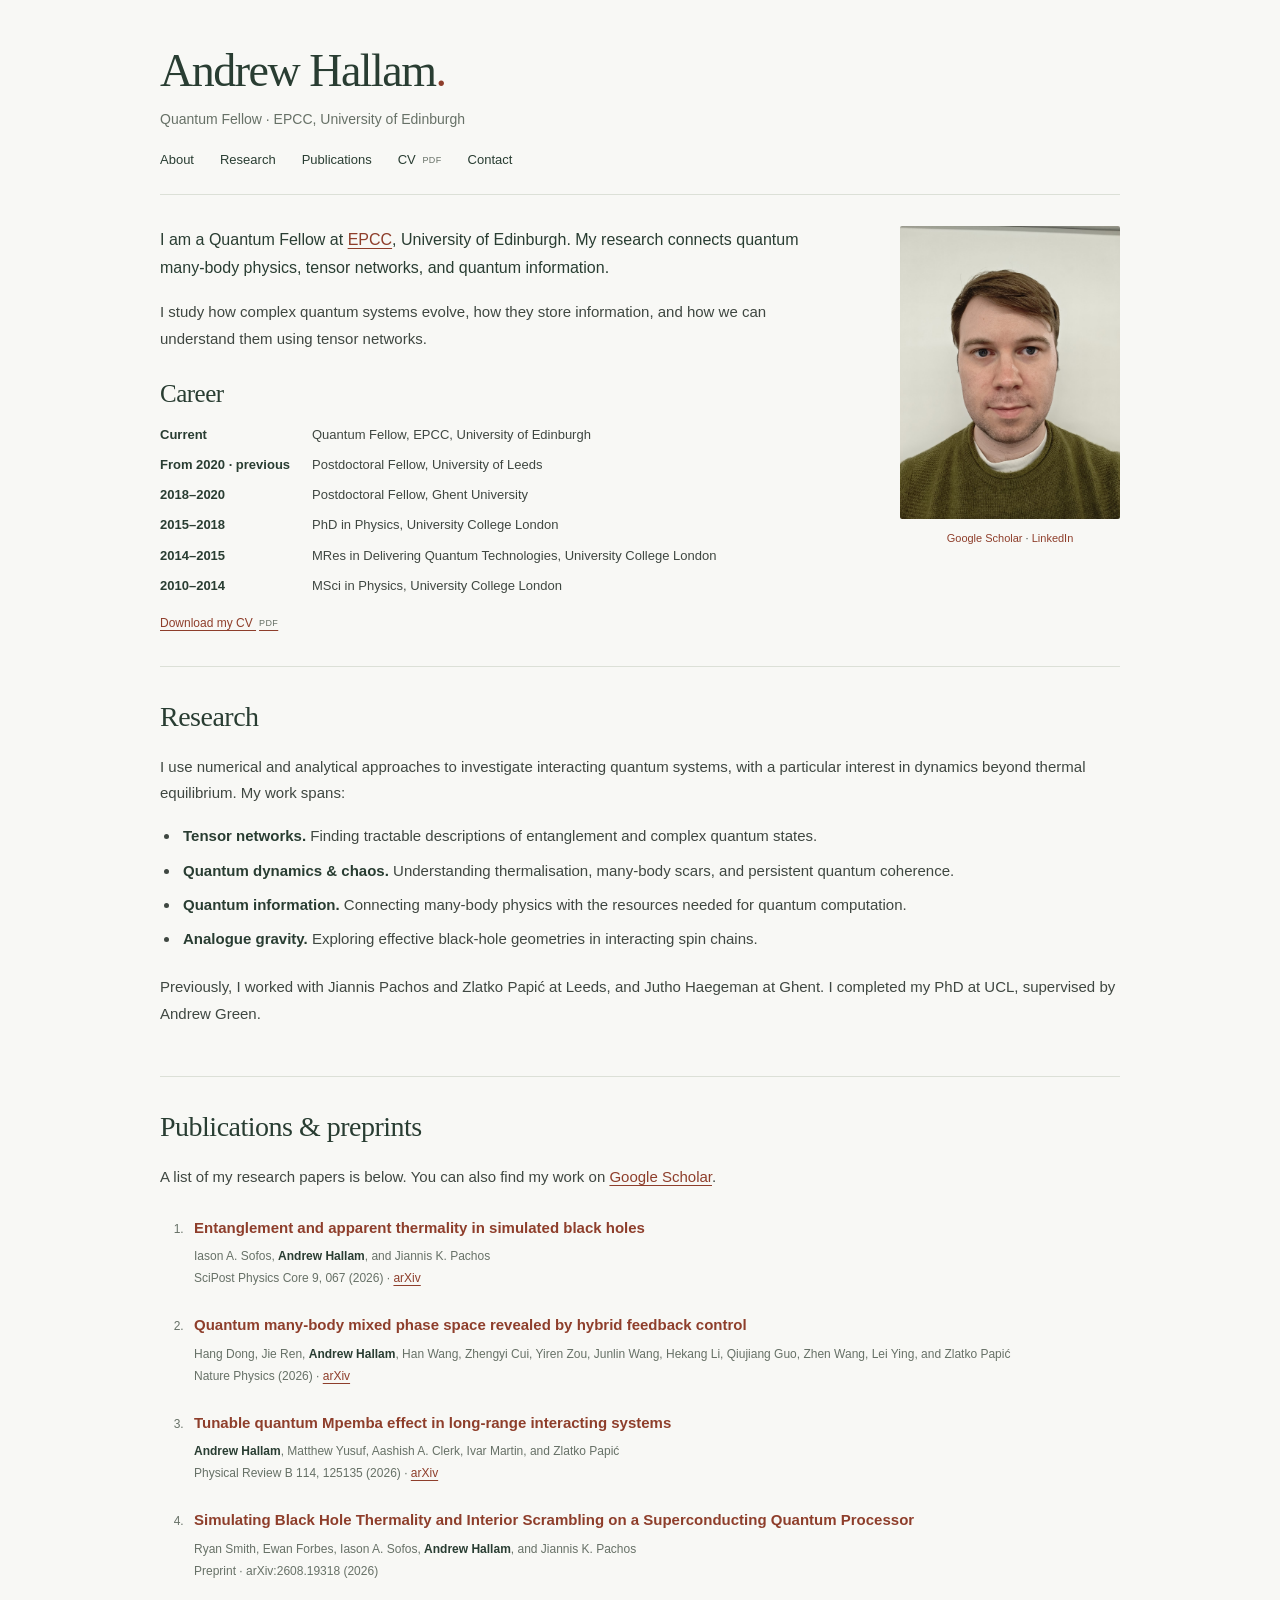
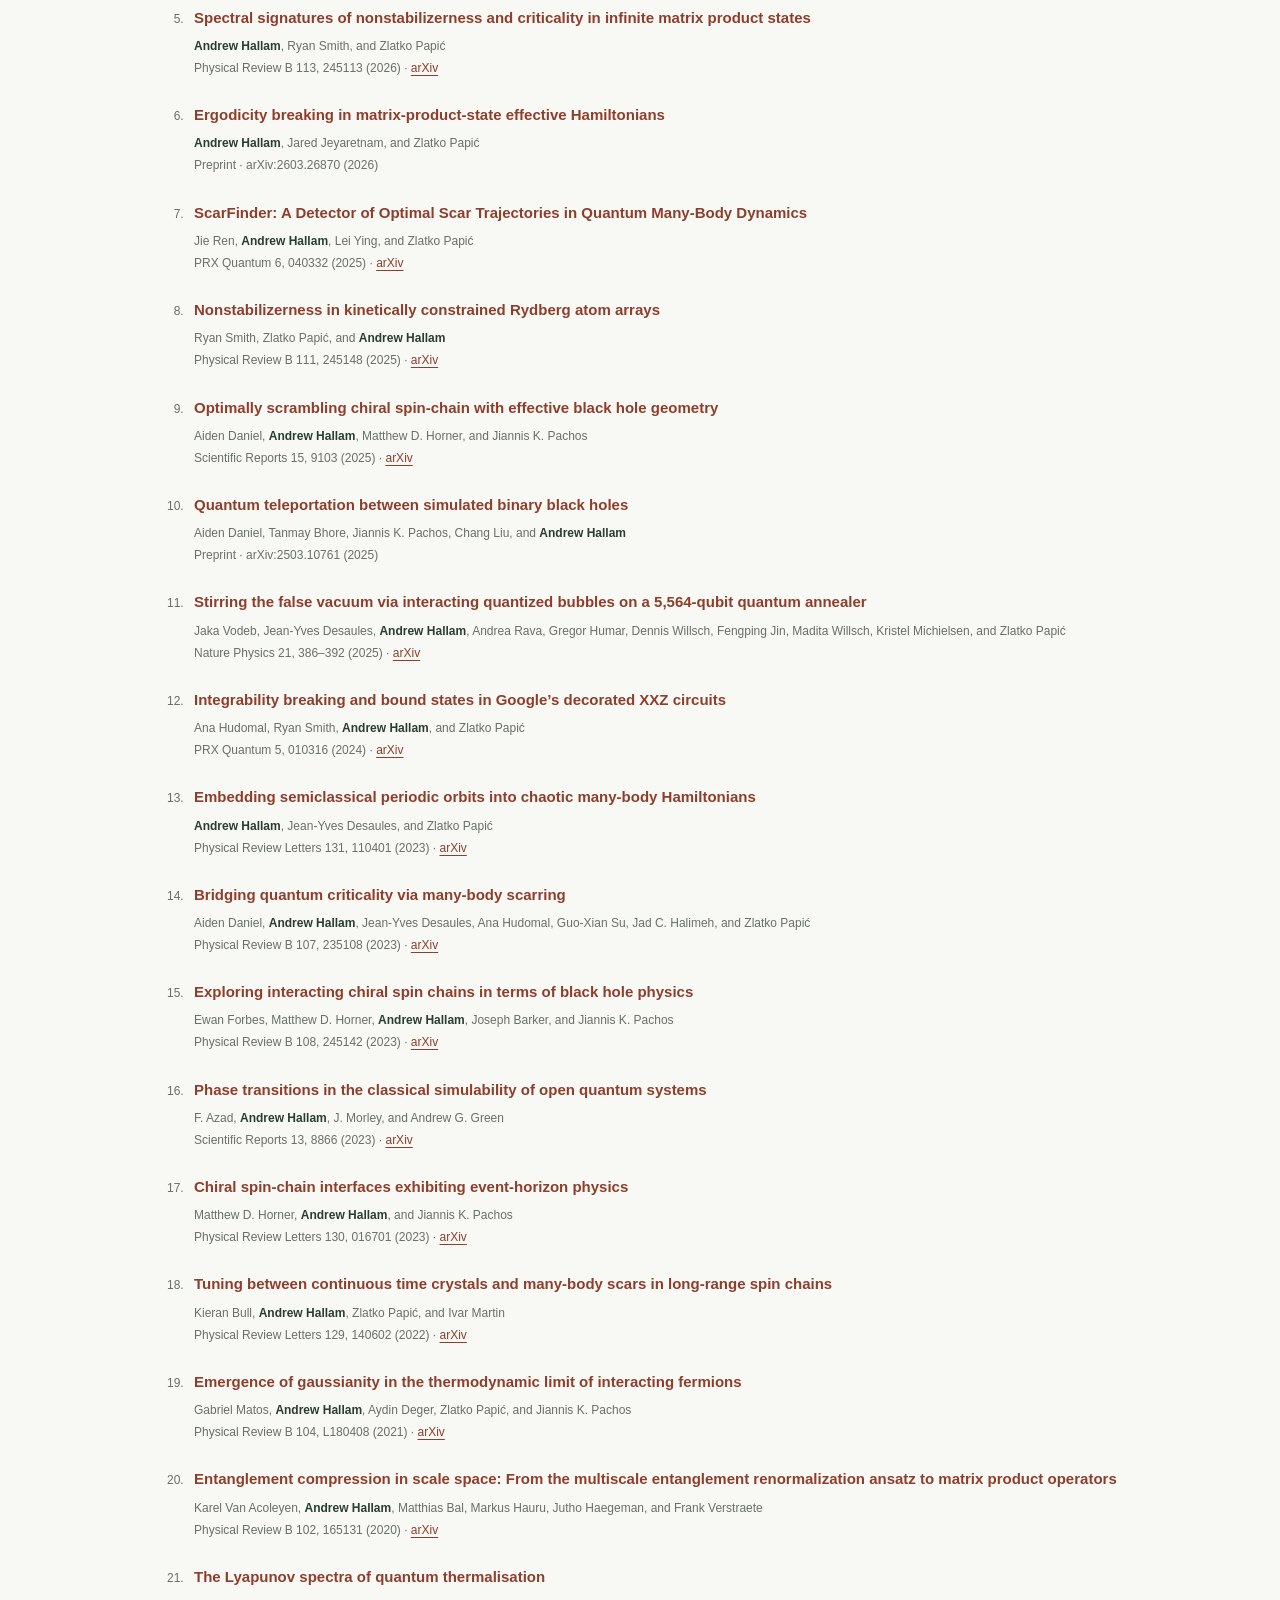
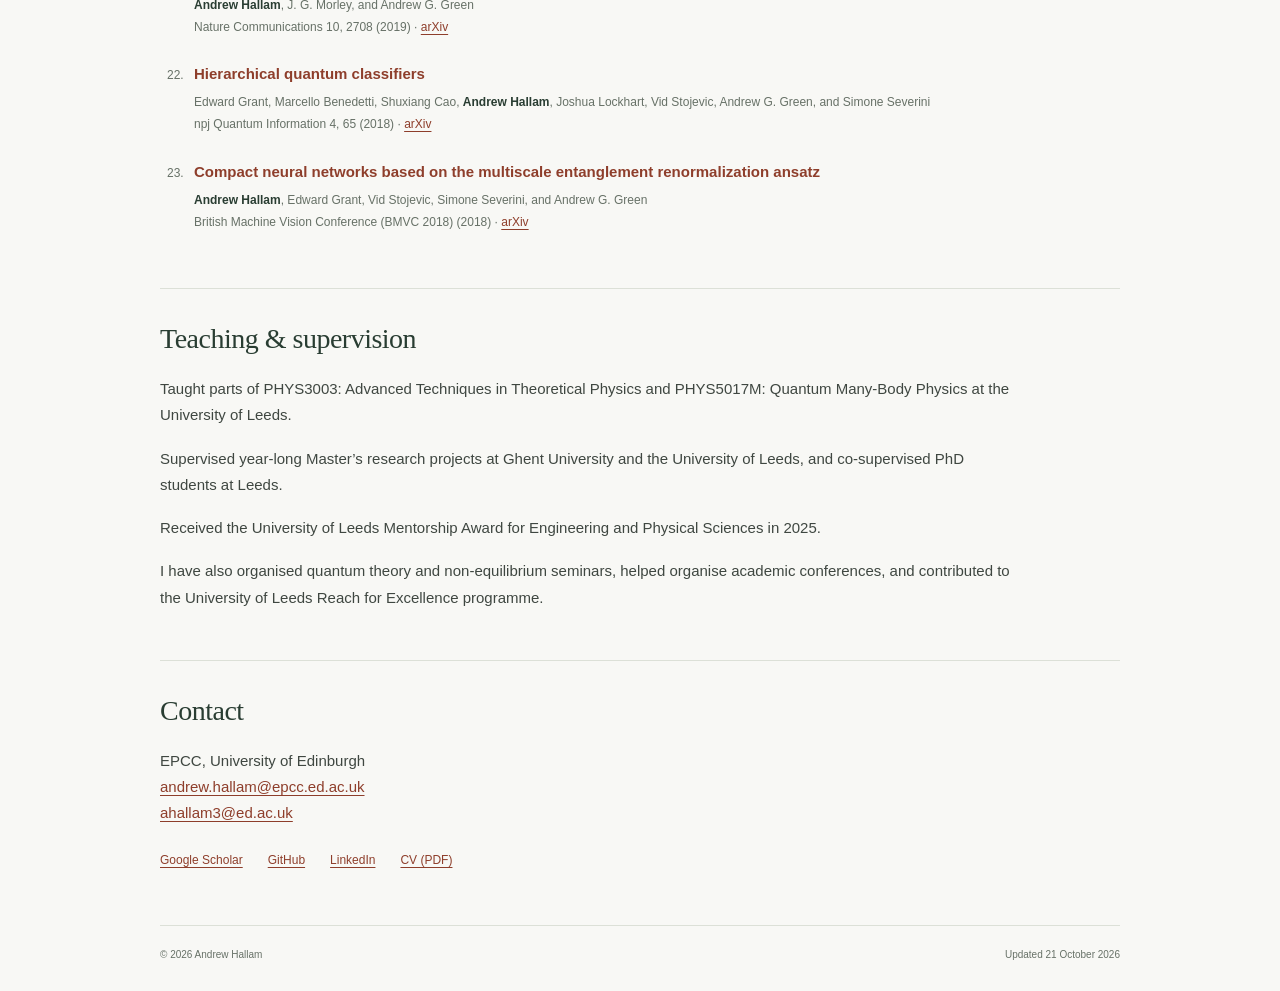
==== index.html @ 35632e5c "Create academic website Add a compact academic homepage, verified bibliography, portrait, public CV," ====
<!doctype html>
<html lang="en-GB"><head><meta charset="utf-8"><meta name="viewport" content="width=device-width, initial-scale=1">
<title>Andrew Hallam | Quantum Fellow</title>
<meta name="description" content="Andrew Hallam, Quantum Fellow at EPCC, University of Edinburgh. Research in tensor networks, quantum many-body physics, and quantum information.">
<link rel="canonical" href="https://andrewjhallam.github.io/"><meta name="theme-color" content="#f8f8f5">
<meta property="og:type" content="website"><meta property="og:title" content="Andrew Hallam | Quantum Fellow"><meta property="og:description" content="Tensor networks, quantum many-body dynamics, and quantum information. EPCC, University of Edinburgh."><meta property="og:image" content="https://andrewjhallam.github.io/andrew-hallam.jpg">
<link rel="icon" href="favicon.svg" type="image/svg+xml"><link rel="stylesheet" href="styles.css?v=20261021b">
<script type="application/ld+json">{"@context": "https://schema.org", "@type": "Person", "name": "Andrew Hallam", "jobTitle": "Quantum Fellow", "url": "https://andrewjhallam.github.io", "image": "https://andrewjhallam.github.io/andrew-hallam.jpg", "worksFor": {"@type": "Organization", "name": "EPCC, University of Edinburgh"}, "sameAs": ["https://scholar.google.co.uk/citations?user=1GuZeDkAAAAJ&hl=en", "https://www.linkedin.com/in/andrew-hallam-185717383/", "https://github.com/AndrewJHallam"]}</script></head><body><a class="skip-link" href="#main">Skip to content</a>
<div class="page"><header class="site-header"><h1><a href="index.html">Andrew Hallam</a><span class="name-dot" aria-hidden="true">.</span></h1><p class="subtitle">Quantum Fellow · EPCC, University of Edinburgh</p><nav aria-label="Main navigation"><a href="index.html#about">About</a><a href="index.html#research">Research</a><a href="index.html#publications">Publications</a><a href="andrew-hallam-cv.pdf">CV <span class="file-type">PDF</span></a><a href="index.html#contact">Contact</a></nav></header>
<main id="main">
<section id="about" class="about"><div class="about-copy"><p class="intro">I am a Quantum Fellow at <a href="https://www.epcc.ed.ac.uk/">EPCC</a>, University of Edinburgh. My research connects quantum many-body physics, tensor networks, and quantum information.</p><p>I study how complex quantum systems evolve, how they store information, and how we can understand them using tensor networks.</p><h2>Career</h2><ul class="career"><li><span class="career-date">Current</span><span>Quantum Fellow, EPCC, University of Edinburgh</span></li><li><span class="career-date">From 2020 · previous</span><span>Postdoctoral Fellow, University of Leeds</span></li><li><span class="career-date">2018–2020</span><span>Postdoctoral Fellow, Ghent University</span></li><li><span class="career-date">2015–2018</span><span>PhD in Physics, University College London</span></li><li><span class="career-date">2014–2015</span><span>MRes in Delivering Quantum Technologies, University College London</span></li><li><span class="career-date">2010–2014</span><span>MSci in Physics, University College London</span></li></ul><p class="cv-link"><a href="andrew-hallam-cv.pdf" download>Download my CV <span class="file-type">PDF</span></a></p></div><figure class="portrait"><img src="andrew-hallam.jpg" alt="Andrew Hallam" width="1200" height="1597" fetchpriority="high"><figcaption><a href="https://scholar.google.co.uk/citations?user=1GuZeDkAAAAJ&amp;hl=en">Google Scholar</a><span aria-hidden="true"> · </span><a href="https://www.linkedin.com/in/andrew-hallam-185717383/">LinkedIn</a></figcaption></figure></section>
<section id="research"><h2>Research</h2><p>I use numerical and analytical approaches to investigate interacting quantum systems, with a particular interest in dynamics beyond thermal equilibrium. My work spans:</p><ul class="research-list"><li><strong>Tensor networks.</strong> Finding tractable descriptions of entanglement and complex quantum states.</li><li><strong>Quantum dynamics &amp; chaos.</strong> Understanding thermalisation, many-body scars, and persistent quantum coherence.</li><li><strong>Quantum information.</strong> Connecting many-body physics with the resources needed for quantum computation.</li><li><strong>Analogue gravity.</strong> Exploring effective black-hole geometries in interacting spin chains.</li></ul><p>Previously, I worked with Jiannis Pachos and Zlatko Papić at Leeds, and Jutho Haegeman at Ghent. I completed my PhD at UCL, supervised by Andrew Green.</p></section>
<section id="publications"><h2>Publications &amp; preprints</h2><p>A list of my research papers is below. You can also find my work on <a href="https://scholar.google.co.uk/citations?user=1GuZeDkAAAAJ&amp;hl=en">Google Scholar</a>.</p><ol class="publications"><li id="entanglement-apparent-thermality-black-holes"><a class="paper-title" href="https://doi.org/10.21468/SciPostPhysCore.9.4.067">Entanglement and apparent thermality in simulated black holes</a>
    <p class="authors">Iason A. Sofos, <strong>Andrew Hallam</strong>, and Jiannis K. Pachos</p>
    <p class="citation"><em>SciPost Physics Core 9, 067</em> (2026) · <a href="https://arxiv.org/abs/2509.22774">arXiv</a></p></li><li id="quantum-many-body-mixed-phase-space"><a class="paper-title" href="https://doi.org/10.1038/s41567-026-03431-z">Quantum many-body mixed phase space revealed by hybrid feedback control</a>
    <p class="authors">Hang Dong, Jie Ren, <strong>Andrew Hallam</strong>, Han Wang, Zhengyi Cui, Yiren Zou, Junlin Wang, Hekang Li, Qiujiang Guo, Zhen Wang, Lei Ying, and Zlatko Papić</p>
    <p class="citation"><em>Nature Physics</em> (2026) · <a href="https://arxiv.org/abs/2607.14223">arXiv</a></p></li><li id="tunable-quantum-mpemba-effect"><a class="paper-title" href="https://doi.org/10.1103/kvth-my1s">Tunable quantum Mpemba effect in long-range interacting systems</a>
    <p class="authors"><strong>Andrew Hallam</strong>, Matthew Yusuf, Aashish A. Clerk, Ivar Martin, and Zlatko Papić</p>
    <p class="citation"><em>Physical Review B 114, 125135</em> (2026) · <a href="https://arxiv.org/abs/2510.12875">arXiv</a></p></li><li id="simulating-black-hole-thermality-scrambling"><a class="paper-title" href="https://arxiv.org/abs/2608.19318">Simulating Black Hole Thermality and Interior Scrambling on a Superconducting Quantum Processor</a>
    <p class="authors">Ryan Smith, Ewan Forbes, Iason A. Sofos, <strong>Andrew Hallam</strong>, and Jiannis K. Pachos</p>
    <p class="citation">Preprint · <em>arXiv:2608.19318</em> (2026)</p></li><li id="spectral-signatures-nonstabilizerness-criticality"><a class="paper-title" href="https://doi.org/10.1103/77wh-qv29">Spectral signatures of nonstabilizerness and criticality in infinite matrix product states</a>
    <p class="authors"><strong>Andrew Hallam</strong>, Ryan Smith, and Zlatko Papić</p>
    <p class="citation"><em>Physical Review B 113, 245113</em> (2026) · <a href="https://arxiv.org/abs/2602.15116">arXiv</a></p></li><li id="ergodicity-breaking-mps-effective-hamiltonians"><a class="paper-title" href="https://arxiv.org/abs/2603.26870">Ergodicity breaking in matrix-product-state effective Hamiltonians</a>
    <p class="authors"><strong>Andrew Hallam</strong>, Jared Jeyaretnam, and Zlatko Papić</p>
    <p class="citation">Preprint · <em>arXiv:2603.26870</em> (2026)</p></li><li id="scarfinder"><a class="paper-title" href="https://doi.org/10.1103/8g8w-nkwx">ScarFinder: A Detector of Optimal Scar Trajectories in Quantum Many-Body Dynamics</a>
    <p class="authors">Jie Ren, <strong>Andrew Hallam</strong>, Lei Ying, and Zlatko Papić</p>
    <p class="citation"><em>PRX Quantum 6, 040332</em> (2025) · <a href="https://arxiv.org/abs/2504.12383">arXiv</a></p></li><li id="nonstabilizerness-rydberg-atom-arrays"><a class="paper-title" href="https://doi.org/10.1103/jz4d-vdhj">Nonstabilizerness in kinetically constrained Rydberg atom arrays</a>
    <p class="authors">Ryan Smith, Zlatko Papić, and <strong>Andrew Hallam</strong></p>
    <p class="citation"><em>Physical Review B 111, 245148</em> (2025) · <a href="https://arxiv.org/abs/2406.14348">arXiv</a></p></li><li id="optimally-scrambling-chiral-spin-chain"><a class="paper-title" href="https://doi.org/10.1038/s41598-025-92760-9">Optimally scrambling chiral spin-chain with effective black hole geometry</a>
    <p class="authors">Aiden Daniel, <strong>Andrew Hallam</strong>, Matthew D. Horner, and Jiannis K. Pachos</p>
    <p class="citation"><em>Scientific Reports 15, 9103</em> (2025) · <a href="https://arxiv.org/abs/2404.14473">arXiv</a></p></li><li id="quantum-teleportation-binary-black-holes"><a class="paper-title" href="https://arxiv.org/abs/2503.10761">Quantum teleportation between simulated binary black holes</a>
    <p class="authors">Aiden Daniel, Tanmay Bhore, Jiannis K. Pachos, Chang Liu, and <strong>Andrew Hallam</strong></p>
    <p class="citation">Preprint · <em>arXiv:2503.10761</em> (2025)</p></li><li id="stirring-false-vacuum-quantum-annealer"><a class="paper-title" href="https://doi.org/10.1038/s41567-024-02765-w">Stirring the false vacuum via interacting quantized bubbles on a 5,564-qubit quantum annealer</a>
    <p class="authors">Jaka Vodeb, Jean-Yves Desaules, <strong>Andrew Hallam</strong>, Andrea Rava, Gregor Humar, Dennis Willsch, Fengping Jin, Madita Willsch, Kristel Michielsen, and Zlatko Papić</p>
    <p class="citation"><em>Nature Physics 21, 386–392</em> (2025) · <a href="https://arxiv.org/abs/2406.14718">arXiv</a></p></li><li id="integrability-breaking-bound-states-2024"><a class="paper-title" href="https://journals.aps.org/prxquantum/abstract/10.1103/PRXQuantum.5.010316">Integrability breaking and bound states in Google’s decorated XXZ circuits</a>
    <p class="authors">Ana Hudomal, Ryan Smith, <strong>Andrew Hallam</strong>, and Zlatko Papić</p>
    <p class="citation"><em>PRX Quantum 5, 010316</em> (2024) · <a href="https://arxiv.org/abs/2307.13042">arXiv</a></p></li><li id="embedding-semiclassical-periodic-orbits-2023"><a class="paper-title" href="https://journals.aps.org/prl/abstract/10.1103/PhysRevLett.131.110401">Embedding semiclassical periodic orbits into chaotic many-body Hamiltonians</a>
    <p class="authors"><strong>Andrew Hallam</strong>, Jean-Yves Desaules, and Zlatko Papić</p>
    <p class="citation"><em>Physical Review Letters 131, 110401</em> (2023) · <a href="https://arxiv.org/abs/2303.01359">arXiv</a></p></li><li id="bridging-quantum-criticality-2023"><a class="paper-title" href="https://journals.aps.org/prb/abstract/10.1103/PhysRevB.107.235108">Bridging quantum criticality via many-body scarring</a>
    <p class="authors">Aiden Daniel, <strong>Andrew Hallam</strong>, Jean-Yves Desaules, Ana Hudomal, Guo-Xian Su, Jad C. Halimeh, and Zlatko Papić</p>
    <p class="citation"><em>Physical Review B 107, 235108</em> (2023) · <a href="https://arxiv.org/abs/2301.03631">arXiv</a></p></li><li id="exploring-chiral-spin-chains-2023"><a class="paper-title" href="https://journals.aps.org/prb/abstract/10.1103/PhysRevB.108.245142">Exploring interacting chiral spin chains in terms of black hole physics</a>
    <p class="authors">Ewan Forbes, Matthew D. Horner, <strong>Andrew Hallam</strong>, Joseph Barker, and Jiannis K. Pachos</p>
    <p class="citation"><em>Physical Review B 108, 245142</em> (2023) · <a href="https://arxiv.org/abs/2305.19169">arXiv</a></p></li><li id="classical-simulability-open-quantum-systems-2023"><a class="paper-title" href="https://www.nature.com/articles/s41598-023-35336-9">Phase transitions in the classical simulability of open quantum systems</a>
    <p class="authors">F. Azad, <strong>Andrew Hallam</strong>, J. Morley, and Andrew G. Green</p>
    <p class="citation"><em>Scientific Reports 13, 8866</em> (2023) · <a href="https://arxiv.org/abs/2111.06408">arXiv</a></p></li><li id="chiral-spin-chain-event-horizon-2023"><a class="paper-title" href="https://journals.aps.org/prl/abstract/10.1103/PhysRevLett.130.016701">Chiral spin-chain interfaces exhibiting event-horizon physics</a>
    <p class="authors">Matthew D. Horner, <strong>Andrew Hallam</strong>, and Jiannis K. Pachos</p>
    <p class="citation"><em>Physical Review Letters 130, 016701</em> (2023) · <a href="https://arxiv.org/abs/2207.08840">arXiv</a></p></li><li id="continuous-time-crystals-many-body-scars-2022"><a class="paper-title" href="https://journals.aps.org/prl/abstract/10.1103/PhysRevLett.129.140602">Tuning between continuous time crystals and many-body scars in long-range spin chains</a>
    <p class="authors">Kieran Bull, <strong>Andrew Hallam</strong>, Zlatko Papić, and Ivar Martin</p>
    <p class="citation"><em>Physical Review Letters 129, 140602</em> (2022) · <a href="https://arxiv.org/abs/2205.02246">arXiv</a></p></li><li id="emergence-gaussianity-interacting-fermions-2021"><a class="paper-title" href="https://journals.aps.org/prb/abstract/10.1103/PhysRevB.104.L180408">Emergence of gaussianity in the thermodynamic limit of interacting fermions</a>
    <p class="authors">Gabriel Matos, <strong>Andrew Hallam</strong>, Aydin Deger, Zlatko Papić, and Jiannis K. Pachos</p>
    <p class="citation"><em>Physical Review B 104, L180408</em> (2021) · <a href="https://arxiv.org/abs/2107.06906">arXiv</a></p></li><li id="entanglement-compression-scale-space-2020"><a class="paper-title" href="https://journals.aps.org/prb/abstract/10.1103/PhysRevB.102.165131">Entanglement compression in scale space: From the multiscale entanglement renormalization ansatz to matrix product operators</a>
    <p class="authors">Karel Van Acoleyen, <strong>Andrew Hallam</strong>, Matthias Bal, Markus Hauru, Jutho Haegeman, and Frank Verstraete</p>
    <p class="citation"><em>Physical Review B 102, 165131</em> (2020) · <a href="https://arxiv.org/abs/1912.10572">arXiv</a></p></li><li id="lyapunov-spectra-quantum-thermalisation-2019"><a class="paper-title" href="https://www.nature.com/articles/s41467-019-10336-4">The Lyapunov spectra of quantum thermalisation</a>
    <p class="authors"><strong>Andrew Hallam</strong>, J. G. Morley, and Andrew G. Green</p>
    <p class="citation"><em>Nature Communications 10, 2708</em> (2019) · <a href="https://arxiv.org/abs/1806.05204">arXiv</a></p></li><li id="hierarchical-quantum-classifiers-2018"><a class="paper-title" href="https://www.nature.com/articles/s41534-018-0116-9">Hierarchical quantum classifiers</a>
    <p class="authors">Edward Grant, Marcello Benedetti, Shuxiang Cao, <strong>Andrew Hallam</strong>, Joshua Lockhart, Vid Stojevic, Andrew G. Green, and Simone Severini</p>
    <p class="citation"><em>npj Quantum Information 4, 65</em> (2018) · <a href="https://arxiv.org/abs/1804.03680">arXiv</a></p></li><li id="compact-neural-networks-mera-2018"><a class="paper-title" href="https://bmva-archive.org.uk/bmvc/2018/contents/papers/0784.pdf">Compact neural networks based on the multiscale entanglement renormalization ansatz</a>
    <p class="authors"><strong>Andrew Hallam</strong>, Edward Grant, Vid Stojevic, Simone Severini, and Andrew G. Green</p>
    <p class="citation"><em>British Machine Vision Conference (BMVC 2018)</em> (2018) · <a href="https://arxiv.org/abs/1711.03357">arXiv</a></p></li></ol></section>
<section id="teaching"><h2>Teaching &amp; supervision</h2><p>Taught parts of PHYS3003: Advanced Techniques in Theoretical Physics and PHYS5017M: Quantum Many-Body Physics at the University of Leeds.</p><p>Supervised year-long Master’s research projects at Ghent University and the University of Leeds, and co-supervised PhD students at Leeds.</p><p>Received the University of Leeds Mentorship Award for Engineering and Physical Sciences in 2025.</p><p>I have also organised quantum theory and non-equilibrium seminars, helped organise academic conferences, and contributed to the University of Leeds Reach for Excellence programme.</p></section>
<section id="contact"><h2>Contact</h2><p>EPCC, University of Edinburgh<br><a href="mailto:andrew.hallam@epcc.ed.ac.uk">andrew.hallam@epcc.ed.ac.uk</a><br><a href="mailto:ahallam3@ed.ac.uk">ahallam3@ed.ac.uk</a></p><p class="profile-links"><a href="https://scholar.google.co.uk/citations?user=1GuZeDkAAAAJ&amp;hl=en">Google Scholar</a><a href="https://github.com/AndrewJHallam">GitHub</a><a href="https://www.linkedin.com/in/andrew-hallam-185717383/">LinkedIn</a><a href="andrew-hallam-cv.pdf">CV (PDF)</a></p></section></main><footer>© 2026 Andrew Hallam <span>Updated 21 October 2026</span></footer></div></body></html>
---- styles.css ----
@charset "UTF-8";
:root {
  --background: #f8f8f5;
  --ink: #293d32;
  --text: #3f4741;
  --muted: #677167;
  --link: #8e3e2b;
  --line: #dce0d7;
}
* { box-sizing: border-box; }
html { scroll-behavior: smooth; scroll-padding-top: 28px; }
body {
  margin: 0;
  background: var(--background);
  color: var(--text);
  font: 15px/1.75 -apple-system, BlinkMacSystemFont, "Segoe UI", Arial, sans-serif;
  -webkit-font-smoothing: antialiased;
}
.page { width: min(960px, calc(100% - 72px)); margin: 0 auto; }
a { color: var(--link); text-decoration-thickness: 1px; text-underline-offset: 3px; }
a:hover { color: var(--ink); }
:focus-visible { outline: 2px solid var(--link); outline-offset: 5px; }
.skip-link { position: absolute; top: -100px; left: 16px; padding: 8px 16px; background: var(--ink); color: white; }
.skip-link:focus { top: 10px; }
h1, h2 { color: var(--ink); font-family: Georgia, "Times New Roman", serif; font-weight: 400; }
h1 { margin: 0; font-size: 46px; line-height: 1.2; letter-spacing: -1.5px; }
h1 a { color: inherit; text-decoration: none; }
.name-dot { color: var(--link); }
h2 { font-size: 28px; letter-spacing: -.5px; line-height: 1.25; margin: 0 0 20px; }
p { margin: 0 0 17px; }
.site-header { padding: 43px 0 23px; border-bottom: 1px solid var(--line); }
.subtitle { margin: 9px 0 17px; font-size: 14px; color: var(--muted); }
nav { display: flex; flex-wrap: wrap; gap: 9px 26px; font-size: 13px; }
nav a { color: var(--ink); text-decoration: none; }
nav a:hover { color: var(--link); text-decoration: underline; }
.file-type { margin-left: 3px; font-size: 9px; color: var(--muted); letter-spacing: .4px; vertical-align: 1px; }
section { padding: 32px 0; border-bottom: 1px solid var(--line); }
.about { display: grid; grid-template-columns: 1fr 220px; gap: 55px; padding-top: 31px; }
.intro { color: var(--ink); font-size: 16px; }
.about h2 { margin: 26px 0 15px; font-size: 25px; }
.portrait { margin: 0; }
.portrait img { display: block; width: 100%; height: auto; border-radius: 2px; }
.portrait figcaption { font-size: 11px; margin-top: 10px; text-align: center; }
.portrait figcaption a { text-decoration: none; }
.career { margin: 0; padding: 0; list-style: none; font-size: 13px; line-height: 1.7; }
.career li { display: grid; grid-template-columns: 137px 1fr; column-gap: 15px; margin-bottom: 8px; }
.career-date { color: var(--ink); font-weight: 550; }
.cv-link { font-size: 12px; margin: 16px 0 0; }
.research-list { padding-left: 20px; margin: 8px 0 22px; }
.research-list li { padding-left: 3px; margin: 8px 0; }
strong { font-weight: 600; color: var(--ink); }
.publications { margin: 25px 0 0; padding-left: 27px; }
.publications li { padding-left: 7px; margin: 0 0 24px; scroll-margin-top: 28px; }
.publications li::marker { color: var(--muted); font-size: 12px; }
.paper-title { font-size: 15px; font-weight: 550; text-decoration: none; line-height: 1.5; }
.paper-title:hover { text-decoration: underline; }
.authors { font-size: 12px; color: var(--muted); line-height: 1.75; margin: 5px 0 2px; }
.authors strong { font-weight: 600; }
.citation { font-size: 12px; margin: 0; color: var(--muted); line-height: 1.6; }
.citation em { font-style: normal; }
#teaching p { max-width: 860px; }
#contact { border-bottom: 0; padding-bottom: 37px; }
#contact a { overflow-wrap: anywhere; }
.profile-links { display: flex; flex-wrap: wrap; gap: 10px 25px; font-size: 12px; margin-top: 23px; }
footer { border-top: 1px solid var(--line); padding: 20px 0 28px; font-size: 10px; color: var(--muted); display: flex; justify-content: space-between; gap: 20px; }
@media (max-width: 800px) {
  .page { width: calc(100% - 48px); }
  .about { grid-template-columns: 1fr 175px; gap: 28px; }
  .career li { grid-template-columns: 1fr; gap: 0; margin-bottom: 10px; }
}
@media (max-width: 560px) {
  .page { width: calc(100% - 36px); }
  body { font-size: 14px; line-height: 1.8; }
  .site-header { padding-top: 28px; }
  h1 { font-size: 38px; letter-spacing: -1px; }
  .subtitle { font-size: 12px; margin-top: 9px; }
  nav { font-size: 12px; gap: 8px 22px; }
  .about { grid-template-columns: 1fr; gap: 25px; padding-top: 26px; }
  .portrait { width: 165px; grid-row: 1; }
  .portrait figcaption { text-align: left; font-size: 10px; }
  .intro { font-size: 15px; }
  h2 { font-size: 26px; margin-bottom: 17px; }
  section { padding: 28px 0; }
  .career { font-size: 12px; }
  .career li { margin-bottom: 10px; }
  .paper-title { font-size: 14px; }
  .publications { padding-left: 22px; }
  .publications li { padding-left: 3px; }
  .authors, .citation { font-size: 11px; }
  footer { flex-direction: column; gap: 5px; }
}
@media (prefers-reduced-motion: reduce) { html { scroll-behavior: auto; } }
@media print {
  @page { margin: 18mm; }
  body { background: white; color: #222; font-size: 10pt; }
  .page { width: 100%; }
  nav, .skip-link { display: none; }
  .site-header { padding-top: 0; }
  h1 { font-size: 28pt; }
  h2 { font-size: 18pt; break-after: avoid; }
  .about { grid-template-columns: 1fr 130px; gap: 30px; }
  section { padding: 20px 0; }
  .career li { grid-template-columns: 130px 1fr; }
  .publications li { break-inside: avoid; }
  a { color: #222; }
}
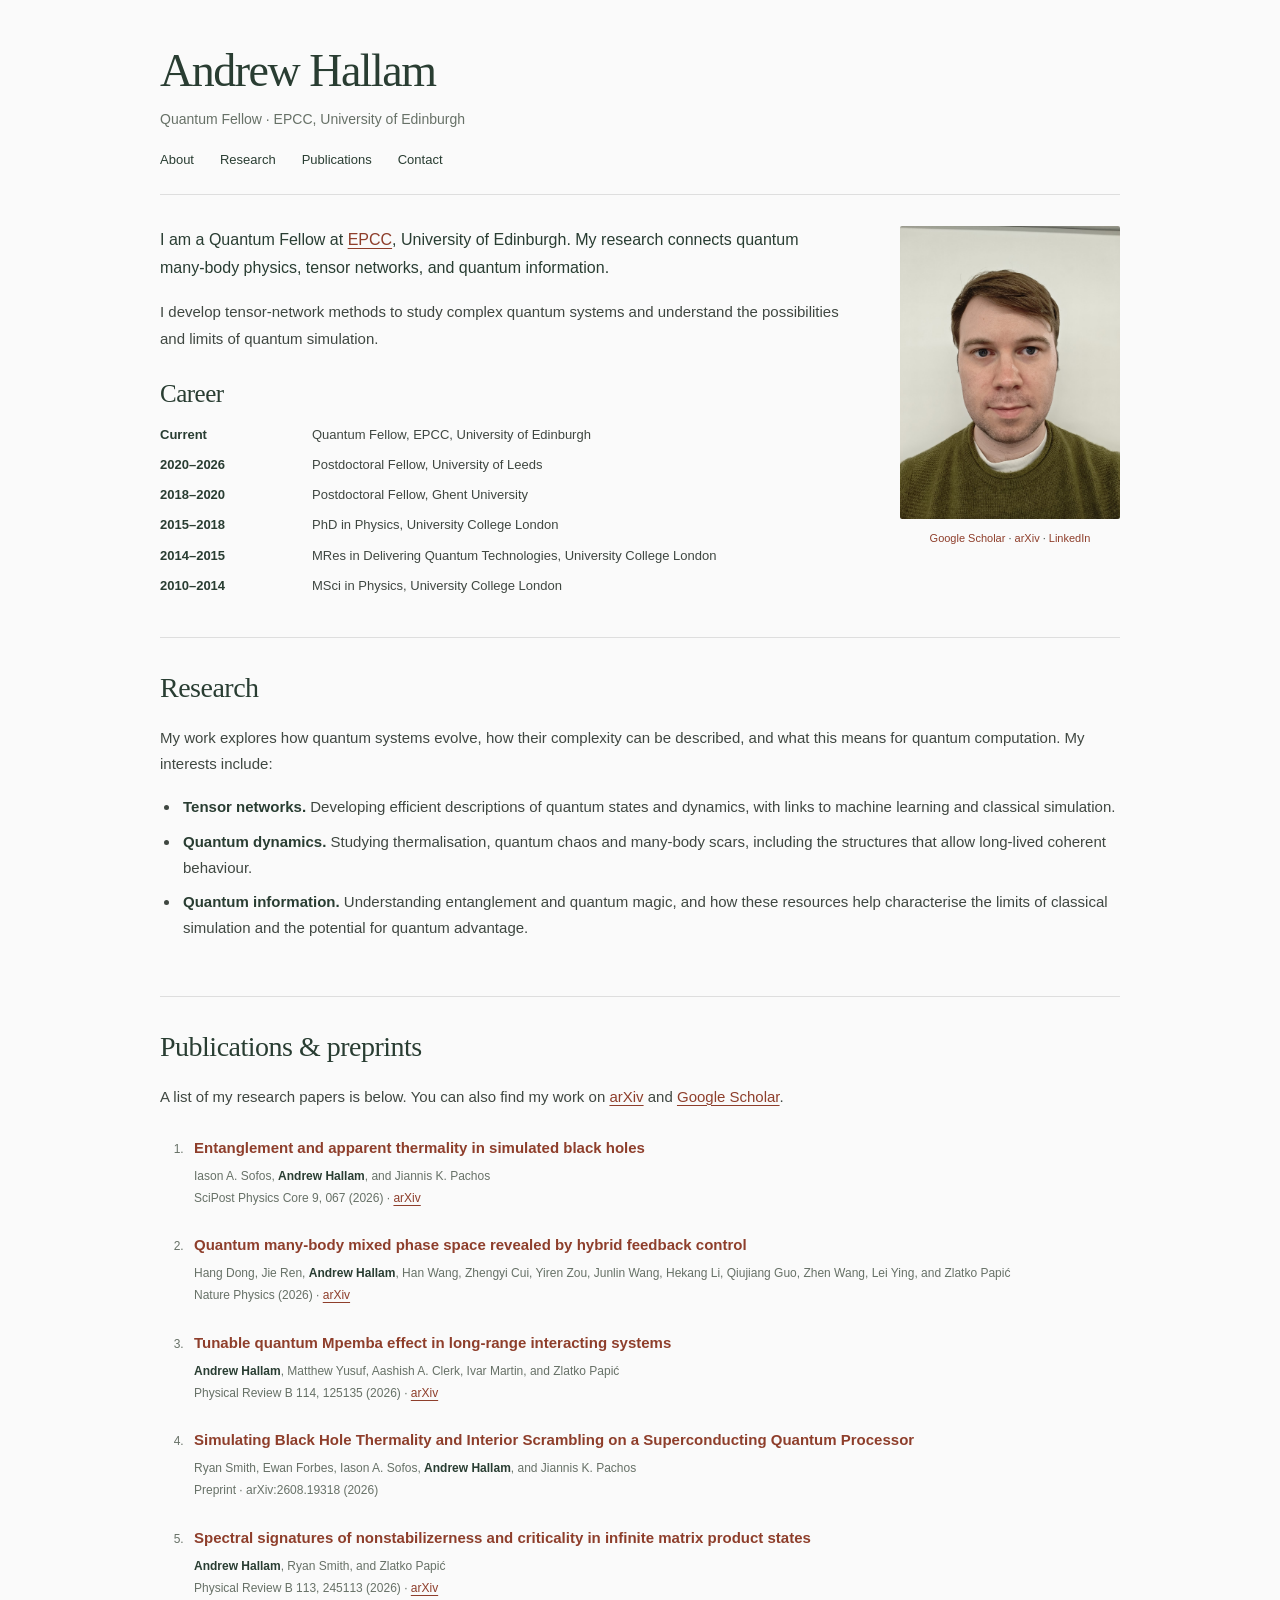
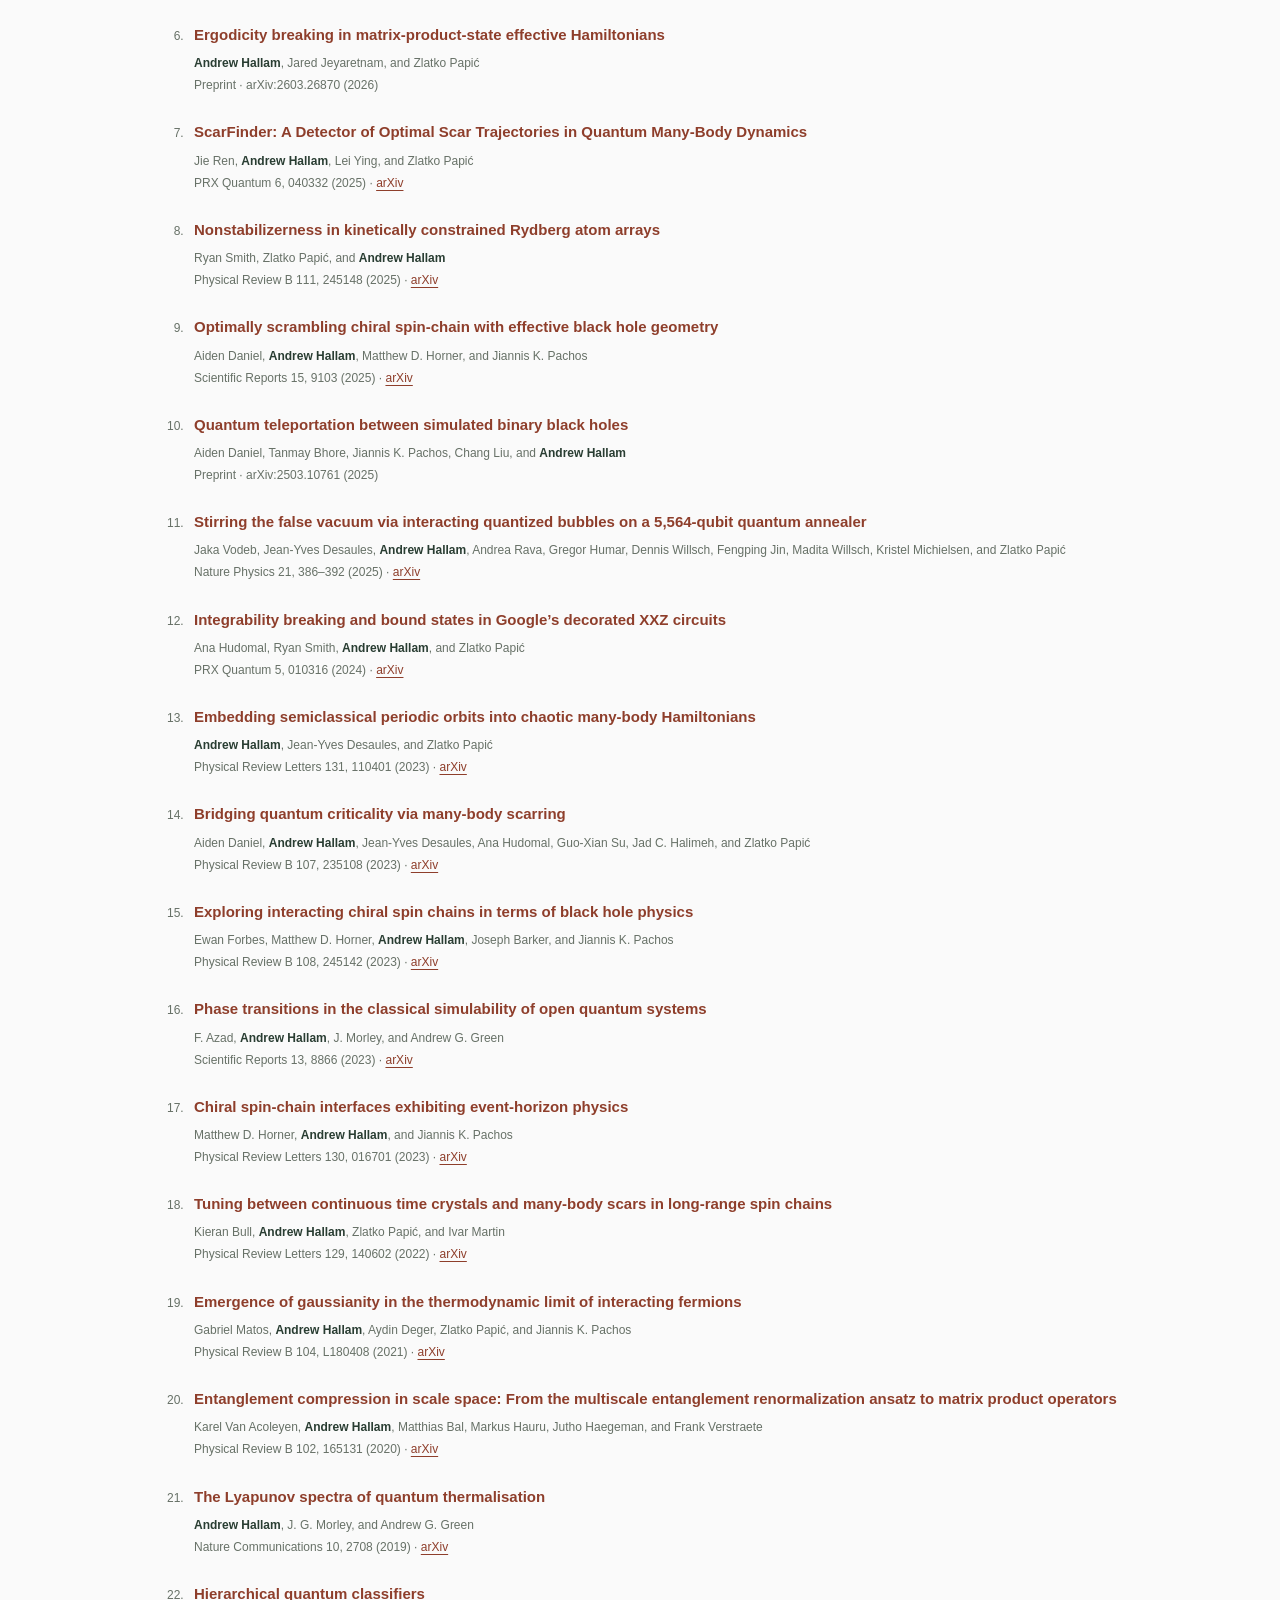
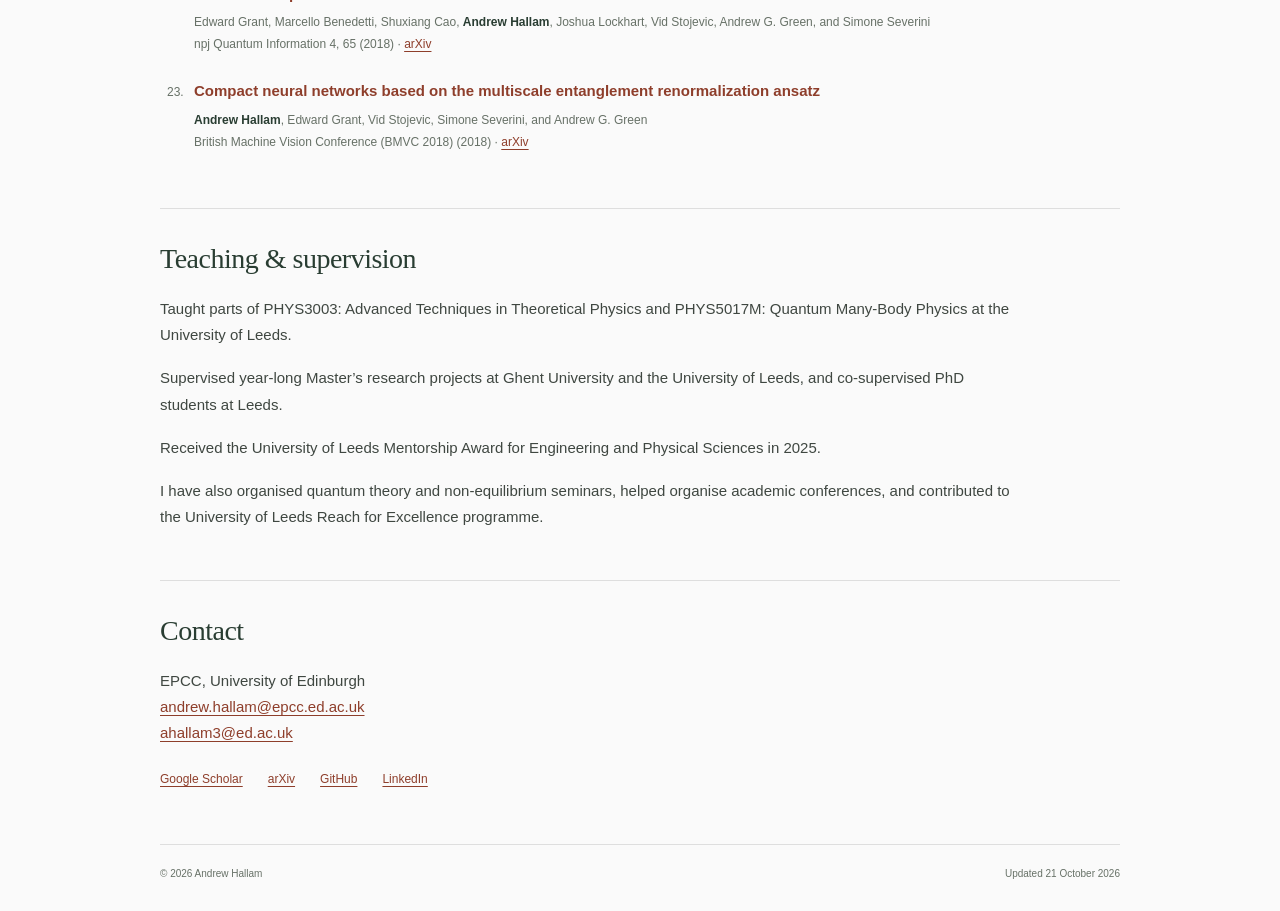
==== commit 04084016: "Refine website design and research summary Apply the requested layout, neutral background, Leeds dat" ====
--- a/index.html
+++ b/index.html
@@ -2,15 +2,15 @@
 <html lang="en-GB"><head><meta charset="utf-8"><meta name="viewport" content="width=device-width, initial-scale=1">
 <title>Andrew Hallam | Quantum Fellow</title>
 <meta name="description" content="Andrew Hallam, Quantum Fellow at EPCC, University of Edinburgh. Research in tensor networks, quantum many-body physics, and quantum information.">
-<link rel="canonical" href="https://andrewjhallam.github.io/"><meta name="theme-color" content="#f8f8f5">
+<link rel="canonical" href="https://andrewjhallam.github.io/"><meta name="theme-color" content="#fafafa">
 <meta property="og:type" content="website"><meta property="og:title" content="Andrew Hallam | Quantum Fellow"><meta property="og:description" content="Tensor networks, quantum many-body dynamics, and quantum information. EPCC, University of Edinburgh."><meta property="og:image" content="https://andrewjhallam.github.io/andrew-hallam.jpg">
-<link rel="icon" href="favicon.svg" type="image/svg+xml"><link rel="stylesheet" href="styles.css?v=20261021b">
-<script type="application/ld+json">{"@context": "https://schema.org", "@type": "Person", "name": "Andrew Hallam", "jobTitle": "Quantum Fellow", "url": "https://andrewjhallam.github.io", "image": "https://andrewjhallam.github.io/andrew-hallam.jpg", "worksFor": {"@type": "Organization", "name": "EPCC, University of Edinburgh"}, "sameAs": ["https://scholar.google.co.uk/citations?user=1GuZeDkAAAAJ&hl=en", "https://www.linkedin.com/in/andrew-hallam-185717383/", "https://github.com/AndrewJHallam"]}</script></head><body><a class="skip-link" href="#main">Skip to content</a>
-<div class="page"><header class="site-header"><h1><a href="index.html">Andrew Hallam</a><span class="name-dot" aria-hidden="true">.</span></h1><p class="subtitle">Quantum Fellow · EPCC, University of Edinburgh</p><nav aria-label="Main navigation"><a href="index.html#about">About</a><a href="index.html#research">Research</a><a href="index.html#publications">Publications</a><a href="andrew-hallam-cv.pdf">CV <span class="file-type">PDF</span></a><a href="index.html#contact">Contact</a></nav></header>
+<link rel="icon" href="favicon.svg" type="image/svg+xml"><link rel="stylesheet" href="styles.css?v=20261021c">
+<script type="application/ld+json">{"@context": "https://schema.org", "@type": "Person", "name": "Andrew Hallam", "jobTitle": "Quantum Fellow", "url": "https://andrewjhallam.github.io", "image": "https://andrewjhallam.github.io/andrew-hallam.jpg", "worksFor": {"@type": "Organization", "name": "EPCC, University of Edinburgh"}, "sameAs": ["https://scholar.google.co.uk/citations?user=1GuZeDkAAAAJ&hl=en", "https://arxiv.org/search/quant-ph?query=Hallam%2C+A&searchtype=author", "https://www.linkedin.com/in/andrew-hallam-185717383/", "https://github.com/AndrewJHallam"]}</script></head><body><a class="skip-link" href="#main">Skip to content</a>
+<div class="page"><header class="site-header"><h1><a href="index.html">Andrew Hallam</a></h1><p class="subtitle">Quantum Fellow · EPCC, University of Edinburgh</p><nav aria-label="Main navigation"><a href="index.html#about">About</a><a href="index.html#research">Research</a><a href="index.html#publications">Publications</a><a href="index.html#contact">Contact</a></nav></header>
 <main id="main">
-<section id="about" class="about"><div class="about-copy"><p class="intro">I am a Quantum Fellow at <a href="https://www.epcc.ed.ac.uk/">EPCC</a>, University of Edinburgh. My research connects quantum many-body physics, tensor networks, and quantum information.</p><p>I study how complex quantum systems evolve, how they store information, and how we can understand them using tensor networks.</p><h2>Career</h2><ul class="career"><li><span class="career-date">Current</span><span>Quantum Fellow, EPCC, University of Edinburgh</span></li><li><span class="career-date">From 2020 · previous</span><span>Postdoctoral Fellow, University of Leeds</span></li><li><span class="career-date">2018–2020</span><span>Postdoctoral Fellow, Ghent University</span></li><li><span class="career-date">2015–2018</span><span>PhD in Physics, University College London</span></li><li><span class="career-date">2014–2015</span><span>MRes in Delivering Quantum Technologies, University College London</span></li><li><span class="career-date">2010–2014</span><span>MSci in Physics, University College London</span></li></ul><p class="cv-link"><a href="andrew-hallam-cv.pdf" download>Download my CV <span class="file-type">PDF</span></a></p></div><figure class="portrait"><img src="andrew-hallam.jpg" alt="Andrew Hallam" width="1200" height="1597" fetchpriority="high"><figcaption><a href="https://scholar.google.co.uk/citations?user=1GuZeDkAAAAJ&amp;hl=en">Google Scholar</a><span aria-hidden="true"> · </span><a href="https://www.linkedin.com/in/andrew-hallam-185717383/">LinkedIn</a></figcaption></figure></section>
-<section id="research"><h2>Research</h2><p>I use numerical and analytical approaches to investigate interacting quantum systems, with a particular interest in dynamics beyond thermal equilibrium. My work spans:</p><ul class="research-list"><li><strong>Tensor networks.</strong> Finding tractable descriptions of entanglement and complex quantum states.</li><li><strong>Quantum dynamics &amp; chaos.</strong> Understanding thermalisation, many-body scars, and persistent quantum coherence.</li><li><strong>Quantum information.</strong> Connecting many-body physics with the resources needed for quantum computation.</li><li><strong>Analogue gravity.</strong> Exploring effective black-hole geometries in interacting spin chains.</li></ul><p>Previously, I worked with Jiannis Pachos and Zlatko Papić at Leeds, and Jutho Haegeman at Ghent. I completed my PhD at UCL, supervised by Andrew Green.</p></section>
-<section id="publications"><h2>Publications &amp; preprints</h2><p>A list of my research papers is below. You can also find my work on <a href="https://scholar.google.co.uk/citations?user=1GuZeDkAAAAJ&amp;hl=en">Google Scholar</a>.</p><ol class="publications"><li id="entanglement-apparent-thermality-black-holes"><a class="paper-title" href="https://doi.org/10.21468/SciPostPhysCore.9.4.067">Entanglement and apparent thermality in simulated black holes</a>
+<section id="about" class="about"><div class="about-copy"><p class="intro">I am a Quantum Fellow at <a href="https://www.epcc.ed.ac.uk/">EPCC</a>, University of Edinburgh. My research connects quantum many-body physics, tensor networks, and quantum information.</p><p>I develop tensor-network methods to study complex quantum systems and understand the possibilities and limits of quantum simulation.</p><h2>Career</h2><ul class="career"><li><span class="career-date">Current</span><span>Quantum Fellow, EPCC, University of Edinburgh</span></li><li><span class="career-date">2020–2026</span><span>Postdoctoral Fellow, University of Leeds</span></li><li><span class="career-date">2018–2020</span><span>Postdoctoral Fellow, Ghent University</span></li><li><span class="career-date">2015–2018</span><span>PhD in Physics, University College London</span></li><li><span class="career-date">2014–2015</span><span>MRes in Delivering Quantum Technologies, University College London</span></li><li><span class="career-date">2010–2014</span><span>MSci in Physics, University College London</span></li></ul></div><figure class="portrait"><img src="andrew-hallam.jpg" alt="Andrew Hallam" width="1200" height="1597" fetchpriority="high"><figcaption><a href="https://scholar.google.co.uk/citations?user=1GuZeDkAAAAJ&amp;hl=en">Google Scholar</a><span aria-hidden="true"> · </span><a href="https://arxiv.org/search/quant-ph?query=Hallam%2C+A&amp;searchtype=author">arXiv</a><span aria-hidden="true"> · </span><a href="https://www.linkedin.com/in/andrew-hallam-185717383/">LinkedIn</a></figcaption></figure></section>
+<section id="research"><h2>Research</h2><p>My work explores how quantum systems evolve, how their complexity can be described, and what this means for quantum computation. My interests include:</p><ul class="research-list"><li><strong>Tensor networks.</strong> Developing efficient descriptions of quantum states and dynamics, with links to machine learning and classical simulation.</li><li><strong>Quantum dynamics.</strong> Studying thermalisation, quantum chaos and many-body scars, including the structures that allow long-lived coherent behaviour.</li><li><strong>Quantum information.</strong> Understanding entanglement and quantum magic, and how these resources help characterise the limits of classical simulation and the potential for quantum advantage.</li></ul></section>
+<section id="publications"><h2>Publications &amp; preprints</h2><p>A list of my research papers is below. You can also find my work on <a href="https://arxiv.org/search/quant-ph?query=Hallam%2C+A&amp;searchtype=author">arXiv</a> and <a href="https://scholar.google.co.uk/citations?user=1GuZeDkAAAAJ&amp;hl=en">Google Scholar</a>.</p><ol class="publications"><li id="entanglement-apparent-thermality-black-holes"><a class="paper-title" href="https://doi.org/10.21468/SciPostPhysCore.9.4.067">Entanglement and apparent thermality in simulated black holes</a>
     <p class="authors">Iason A. Sofos, <strong>Andrew Hallam</strong>, and Jiannis K. Pachos</p>
     <p class="citation"><em>SciPost Physics Core 9, 067</em> (2026) · <a href="https://arxiv.org/abs/2509.22774">arXiv</a></p></li><li id="quantum-many-body-mixed-phase-space"><a class="paper-title" href="https://doi.org/10.1038/s41567-026-03431-z">Quantum many-body mixed phase space revealed by hybrid feedback control</a>
     <p class="authors">Hang Dong, Jie Ren, <strong>Andrew Hallam</strong>, Han Wang, Zhengyi Cui, Yiren Zou, Junlin Wang, Hekang Li, Qiujiang Guo, Zhen Wang, Lei Ying, and Zlatko Papić</p>
@@ -58,4 +58,4 @@
     <p class="authors"><strong>Andrew Hallam</strong>, Edward Grant, Vid Stojevic, Simone Severini, and Andrew G. Green</p>
     <p class="citation"><em>British Machine Vision Conference (BMVC 2018)</em> (2018) · <a href="https://arxiv.org/abs/1711.03357">arXiv</a></p></li></ol></section>
 <section id="teaching"><h2>Teaching &amp; supervision</h2><p>Taught parts of PHYS3003: Advanced Techniques in Theoretical Physics and PHYS5017M: Quantum Many-Body Physics at the University of Leeds.</p><p>Supervised year-long Master’s research projects at Ghent University and the University of Leeds, and co-supervised PhD students at Leeds.</p><p>Received the University of Leeds Mentorship Award for Engineering and Physical Sciences in 2025.</p><p>I have also organised quantum theory and non-equilibrium seminars, helped organise academic conferences, and contributed to the University of Leeds Reach for Excellence programme.</p></section>
-<section id="contact"><h2>Contact</h2><p>EPCC, University of Edinburgh<br><a href="mailto:andrew.hallam@epcc.ed.ac.uk">andrew.hallam@epcc.ed.ac.uk</a><br><a href="mailto:ahallam3@ed.ac.uk">ahallam3@ed.ac.uk</a></p><p class="profile-links"><a href="https://scholar.google.co.uk/citations?user=1GuZeDkAAAAJ&amp;hl=en">Google Scholar</a><a href="https://github.com/AndrewJHallam">GitHub</a><a href="https://www.linkedin.com/in/andrew-hallam-185717383/">LinkedIn</a><a href="andrew-hallam-cv.pdf">CV (PDF)</a></p></section></main><footer>© 2026 Andrew Hallam <span>Updated 21 October 2026</span></footer></div></body></html>+<section id="contact"><h2>Contact</h2><p>EPCC, University of Edinburgh<br><a href="mailto:andrew.hallam@epcc.ed.ac.uk">andrew.hallam@epcc.ed.ac.uk</a><br><a href="mailto:ahallam3@ed.ac.uk">ahallam3@ed.ac.uk</a></p><p class="profile-links"><a href="https://scholar.google.co.uk/citations?user=1GuZeDkAAAAJ&amp;hl=en">Google Scholar</a><a href="https://arxiv.org/search/quant-ph?query=Hallam%2C+A&amp;searchtype=author">arXiv</a><a href="https://github.com/AndrewJHallam">GitHub</a><a href="https://www.linkedin.com/in/andrew-hallam-185717383/">LinkedIn</a></p></section></main><footer>© 2026 Andrew Hallam <span>Updated 21 October 2026</span></footer></div></body></html>
--- a/styles.css
+++ b/styles.css
@@ -1,11 +1,11 @@
 @charset "UTF-8";
 :root {
-  --background: #f8f8f5;
+  --background: #fafafa;
   --ink: #293d32;
   --text: #3f4741;
   --muted: #677167;
   --link: #8e3e2b;
-  --line: #dce0d7;
+  --line: #dedede;
 }
 * { box-sizing: border-box; }
 html { scroll-behavior: smooth; scroll-padding-top: 28px; }
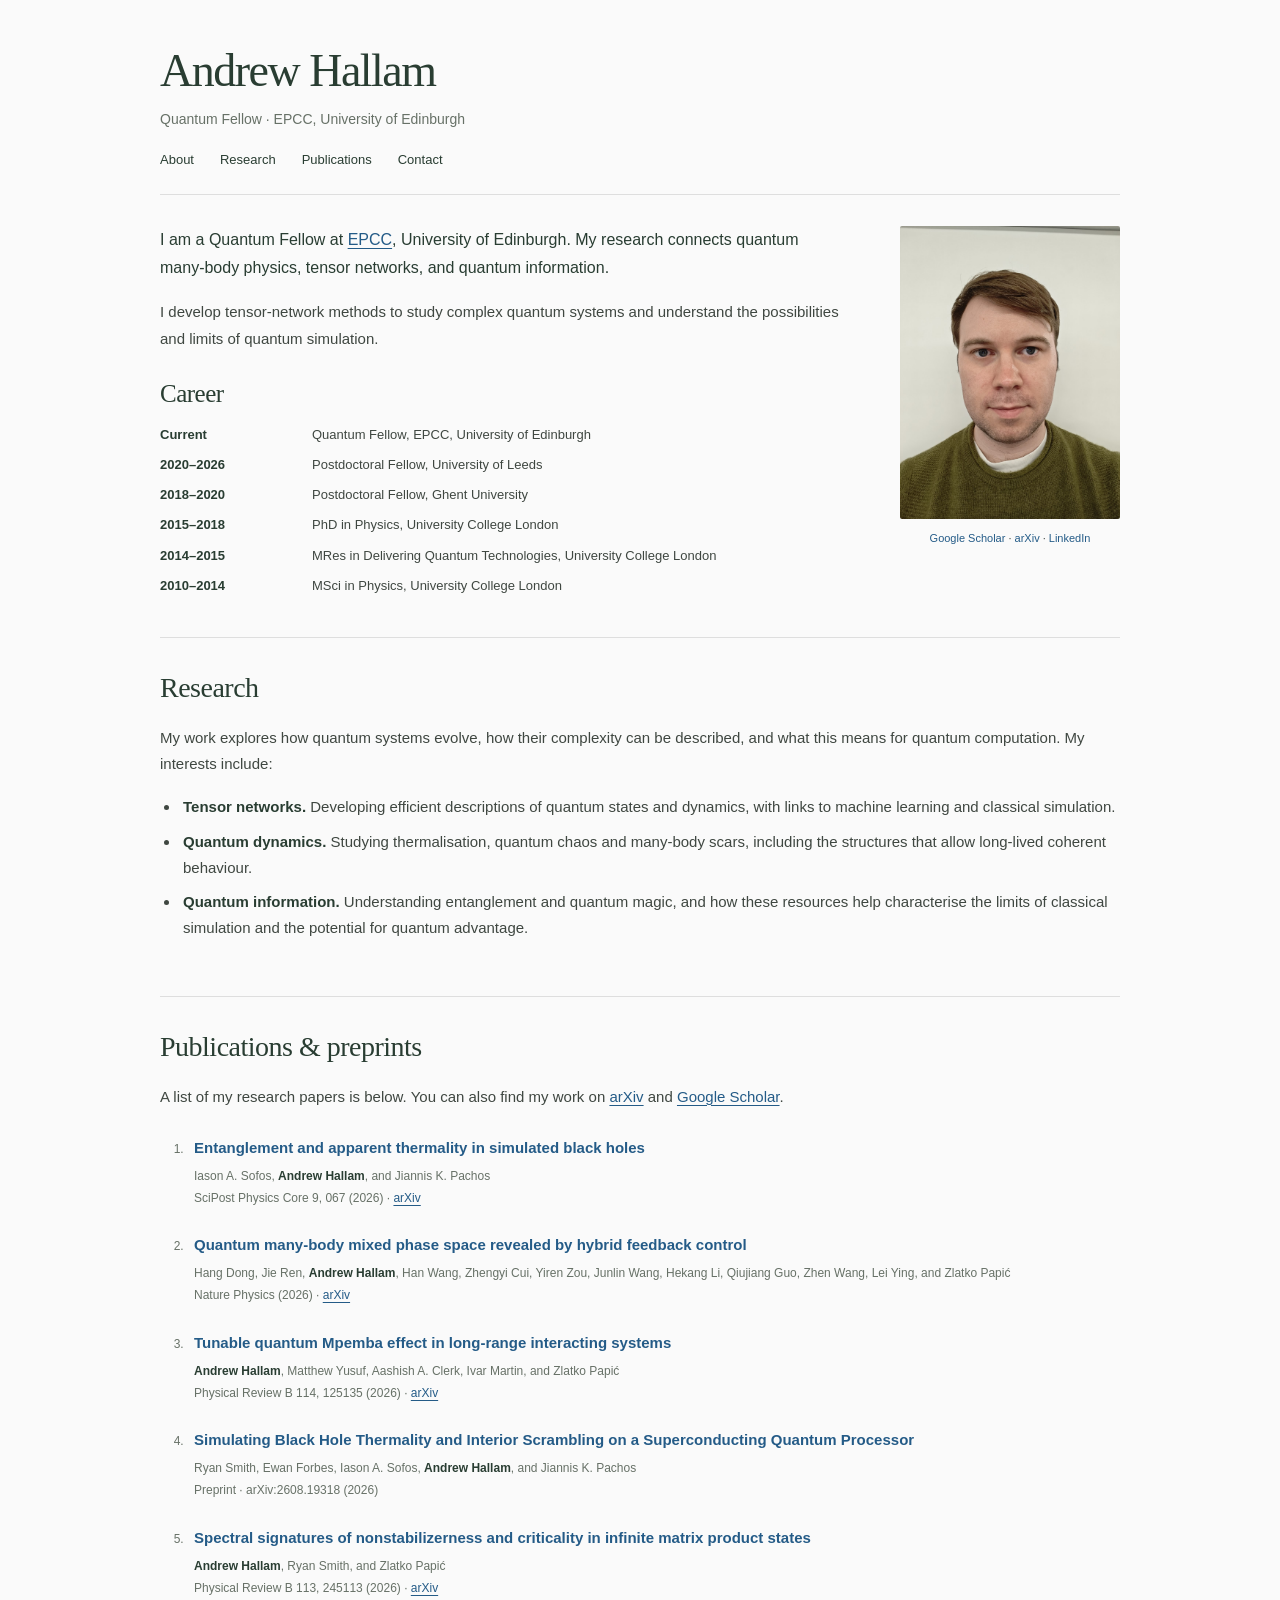
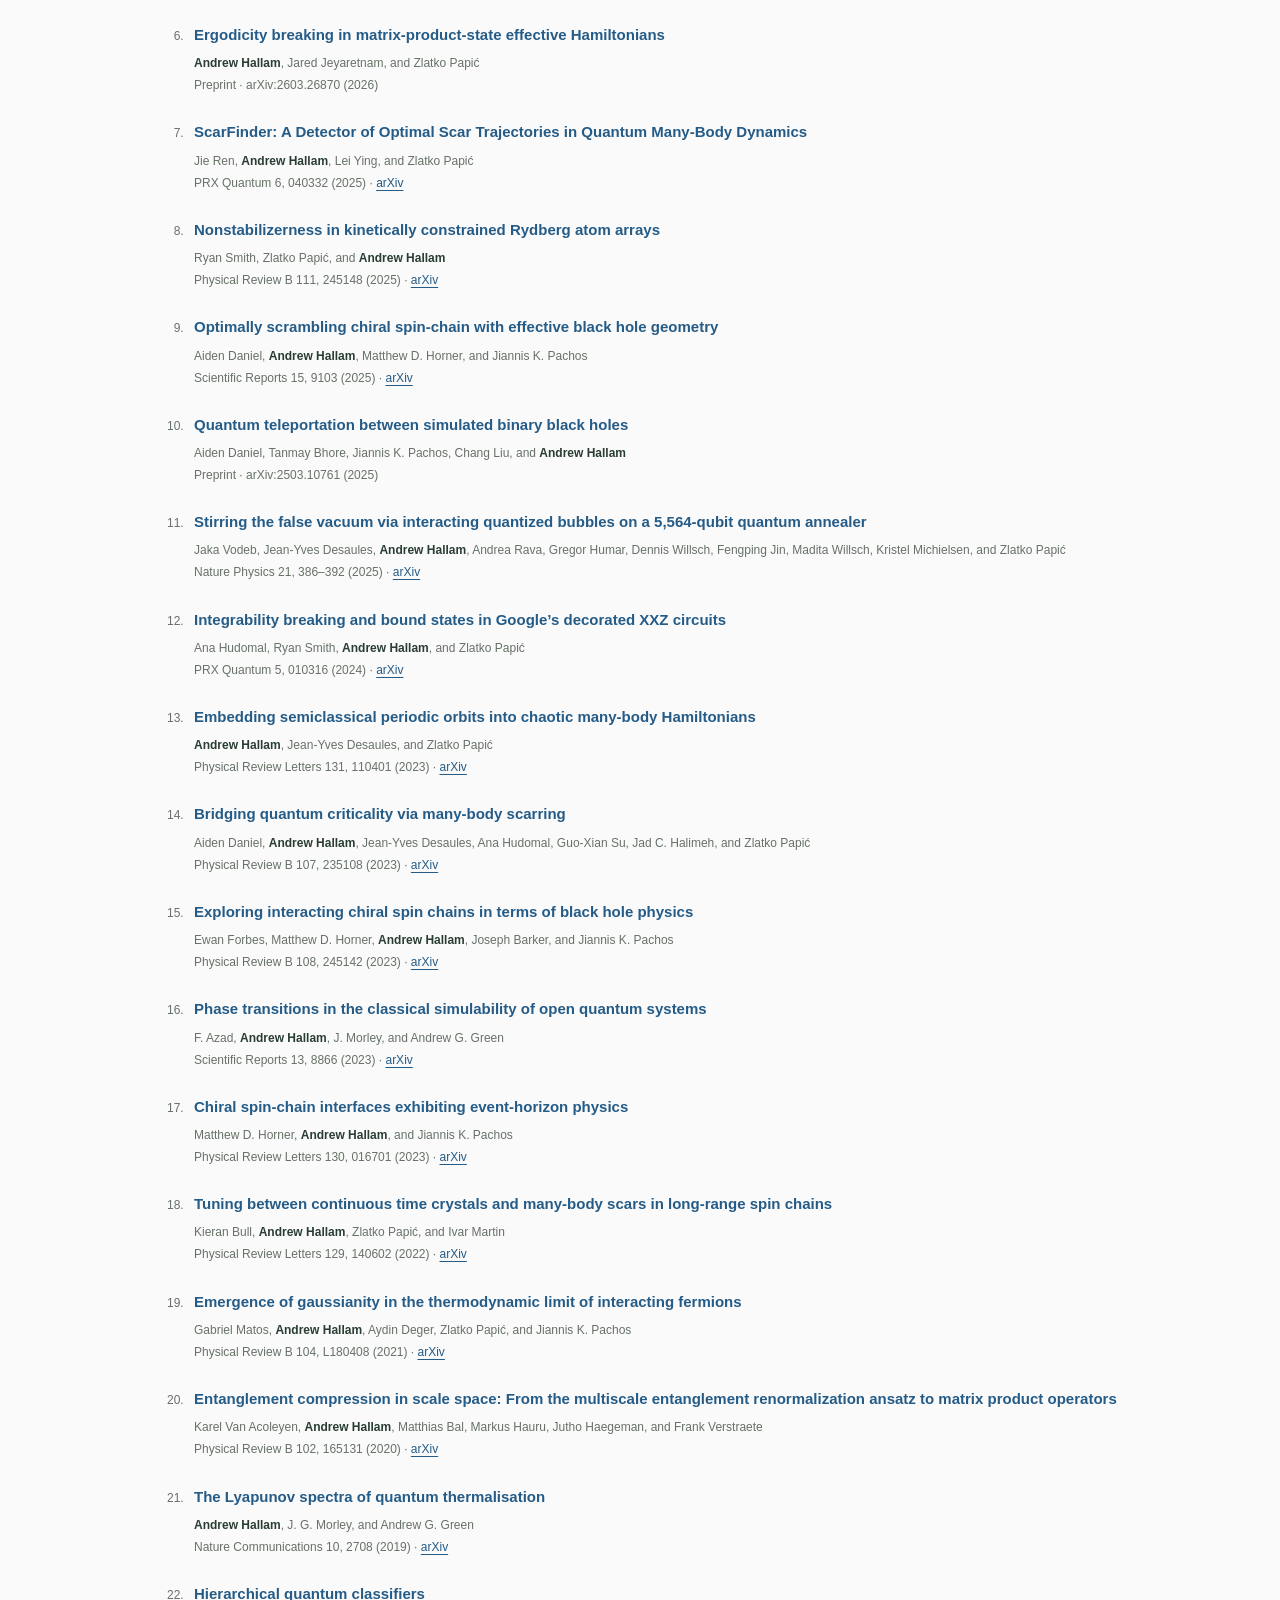
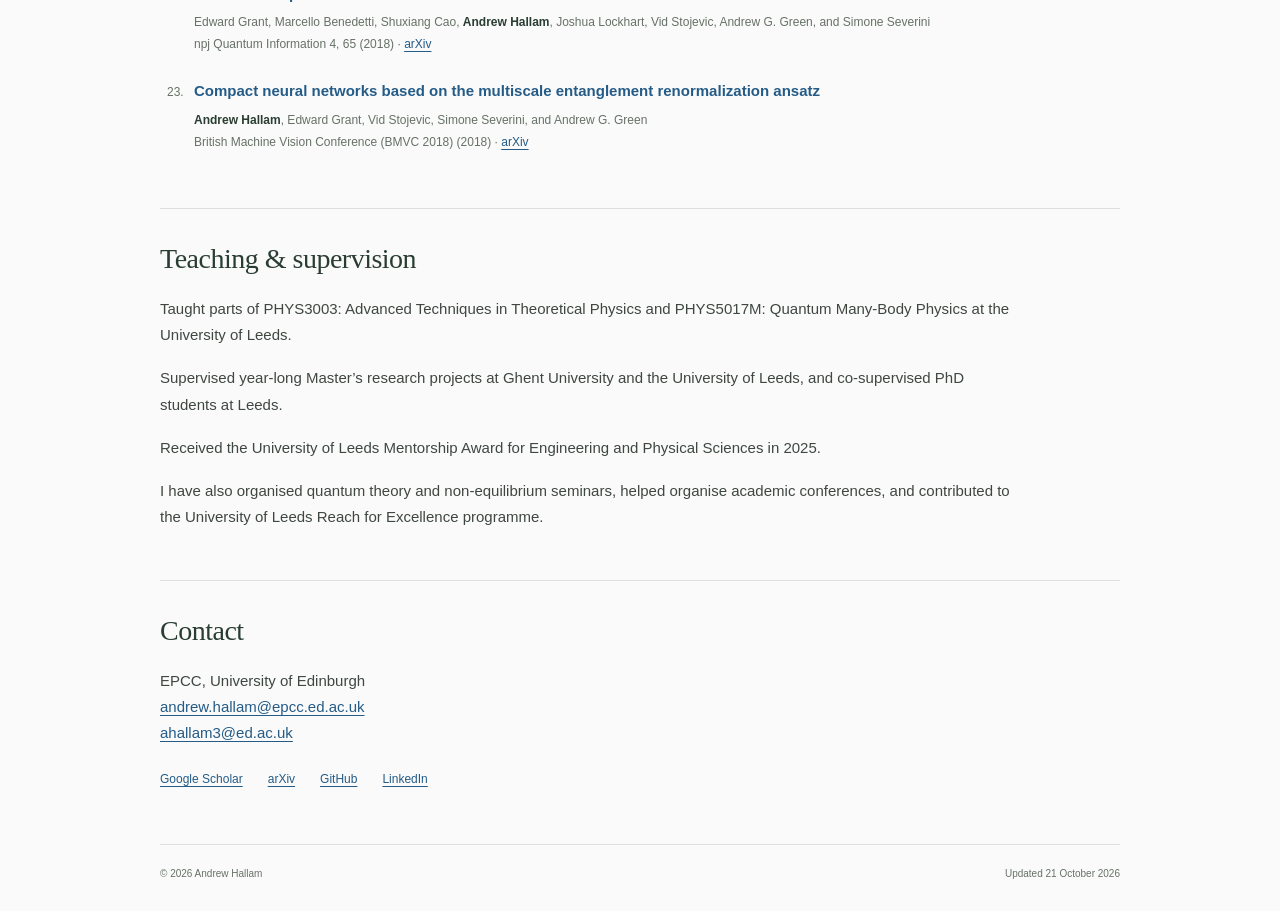
==== commit c98552bf: "Use blue accents throughout the website" ====
--- a/index.html
+++ b/index.html
@@ -4,7 +4,7 @@
 <meta name="description" content="Andrew Hallam, Quantum Fellow at EPCC, University of Edinburgh. Research in tensor networks, quantum many-body physics, and quantum information.">
 <link rel="canonical" href="https://andrewjhallam.github.io/"><meta name="theme-color" content="#fafafa">
 <meta property="og:type" content="website"><meta property="og:title" content="Andrew Hallam | Quantum Fellow"><meta property="og:description" content="Tensor networks, quantum many-body dynamics, and quantum information. EPCC, University of Edinburgh."><meta property="og:image" content="https://andrewjhallam.github.io/andrew-hallam.jpg">
-<link rel="icon" href="favicon.svg" type="image/svg+xml"><link rel="stylesheet" href="styles.css?v=20261021c">
+<link rel="icon" href="favicon.svg" type="image/svg+xml"><link rel="stylesheet" href="styles.css?v=20261021d">
 <script type="application/ld+json">{"@context": "https://schema.org", "@type": "Person", "name": "Andrew Hallam", "jobTitle": "Quantum Fellow", "url": "https://andrewjhallam.github.io", "image": "https://andrewjhallam.github.io/andrew-hallam.jpg", "worksFor": {"@type": "Organization", "name": "EPCC, University of Edinburgh"}, "sameAs": ["https://scholar.google.co.uk/citations?user=1GuZeDkAAAAJ&hl=en", "https://arxiv.org/search/quant-ph?query=Hallam%2C+A&searchtype=author", "https://www.linkedin.com/in/andrew-hallam-185717383/", "https://github.com/AndrewJHallam"]}</script></head><body><a class="skip-link" href="#main">Skip to content</a>
 <div class="page"><header class="site-header"><h1><a href="index.html">Andrew Hallam</a></h1><p class="subtitle">Quantum Fellow · EPCC, University of Edinburgh</p><nav aria-label="Main navigation"><a href="index.html#about">About</a><a href="index.html#research">Research</a><a href="index.html#publications">Publications</a><a href="index.html#contact">Contact</a></nav></header>
 <main id="main">
--- a/styles.css
+++ b/styles.css
@@ -4,7 +4,7 @@
   --ink: #293d32;
   --text: #3f4741;
   --muted: #677167;
-  --link: #8e3e2b;
+  --link: #245b87;
   --line: #dedede;
 }
 * { box-sizing: border-box; }
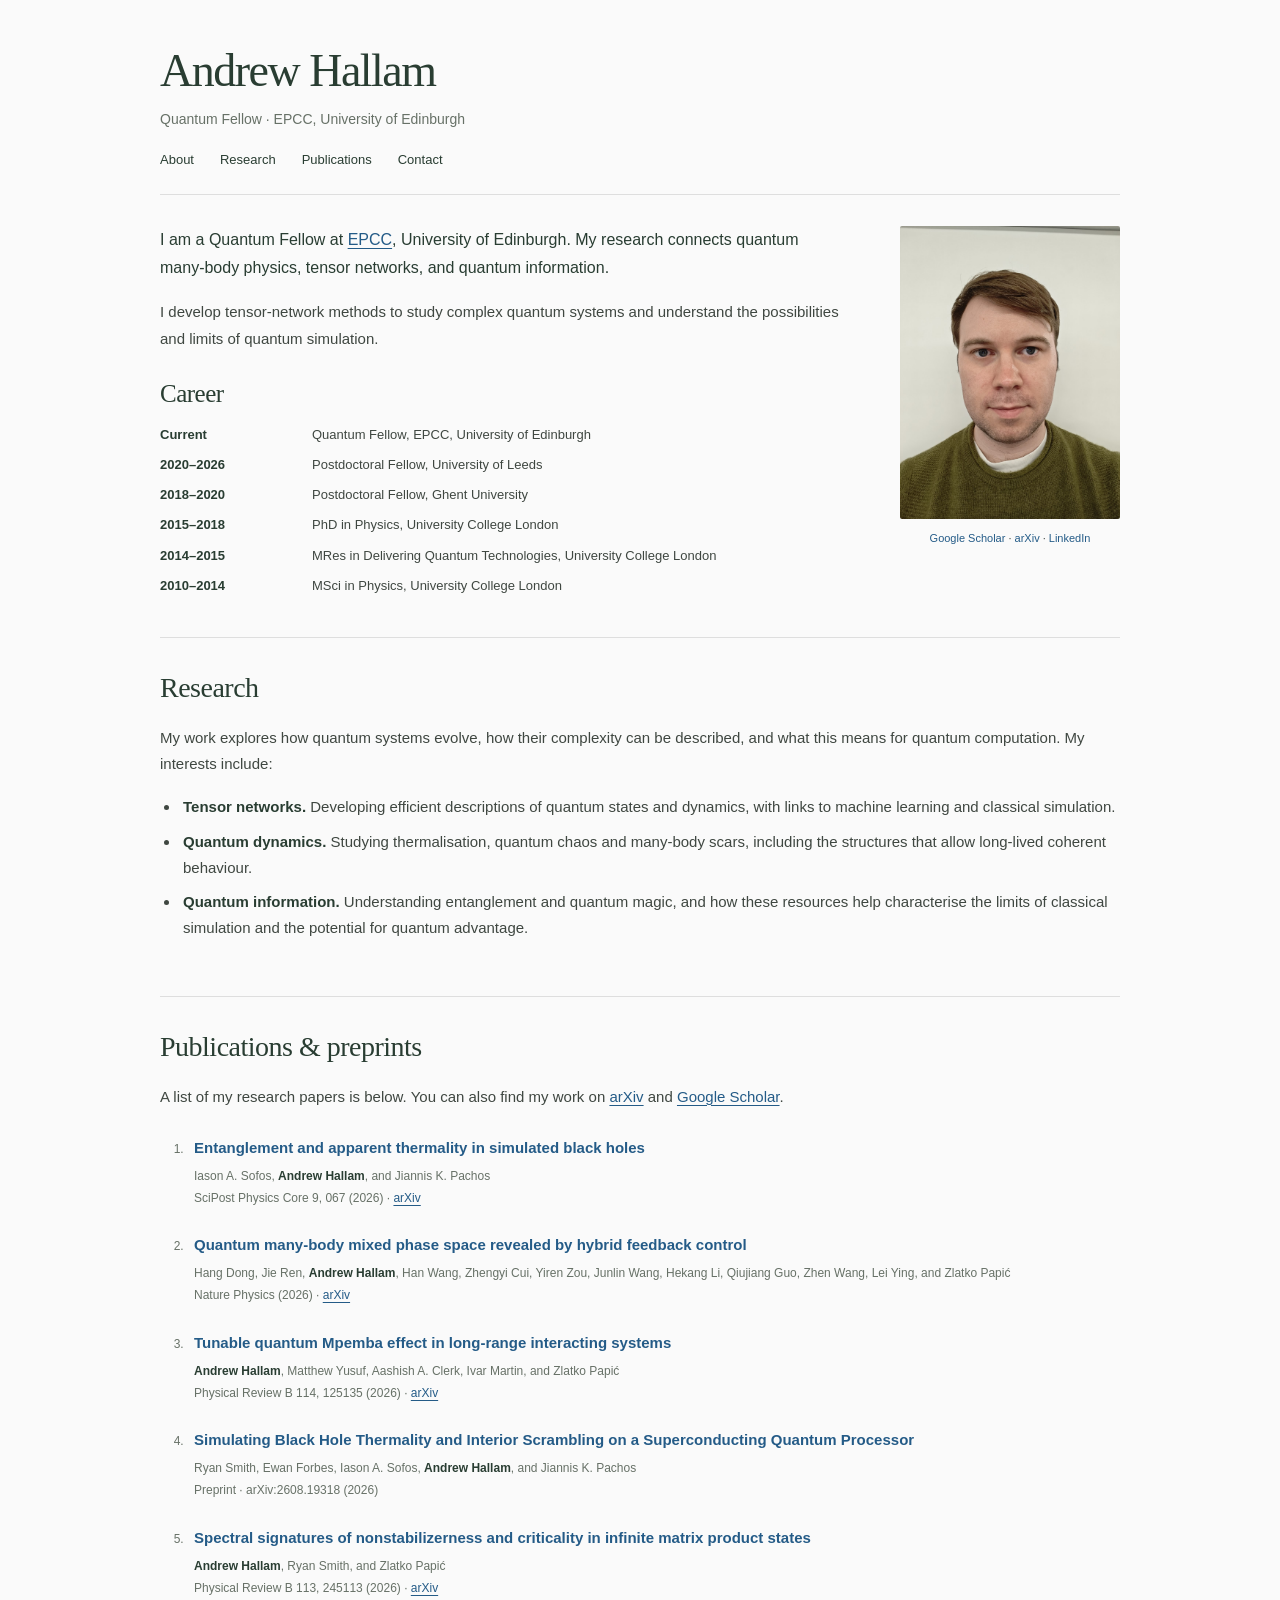
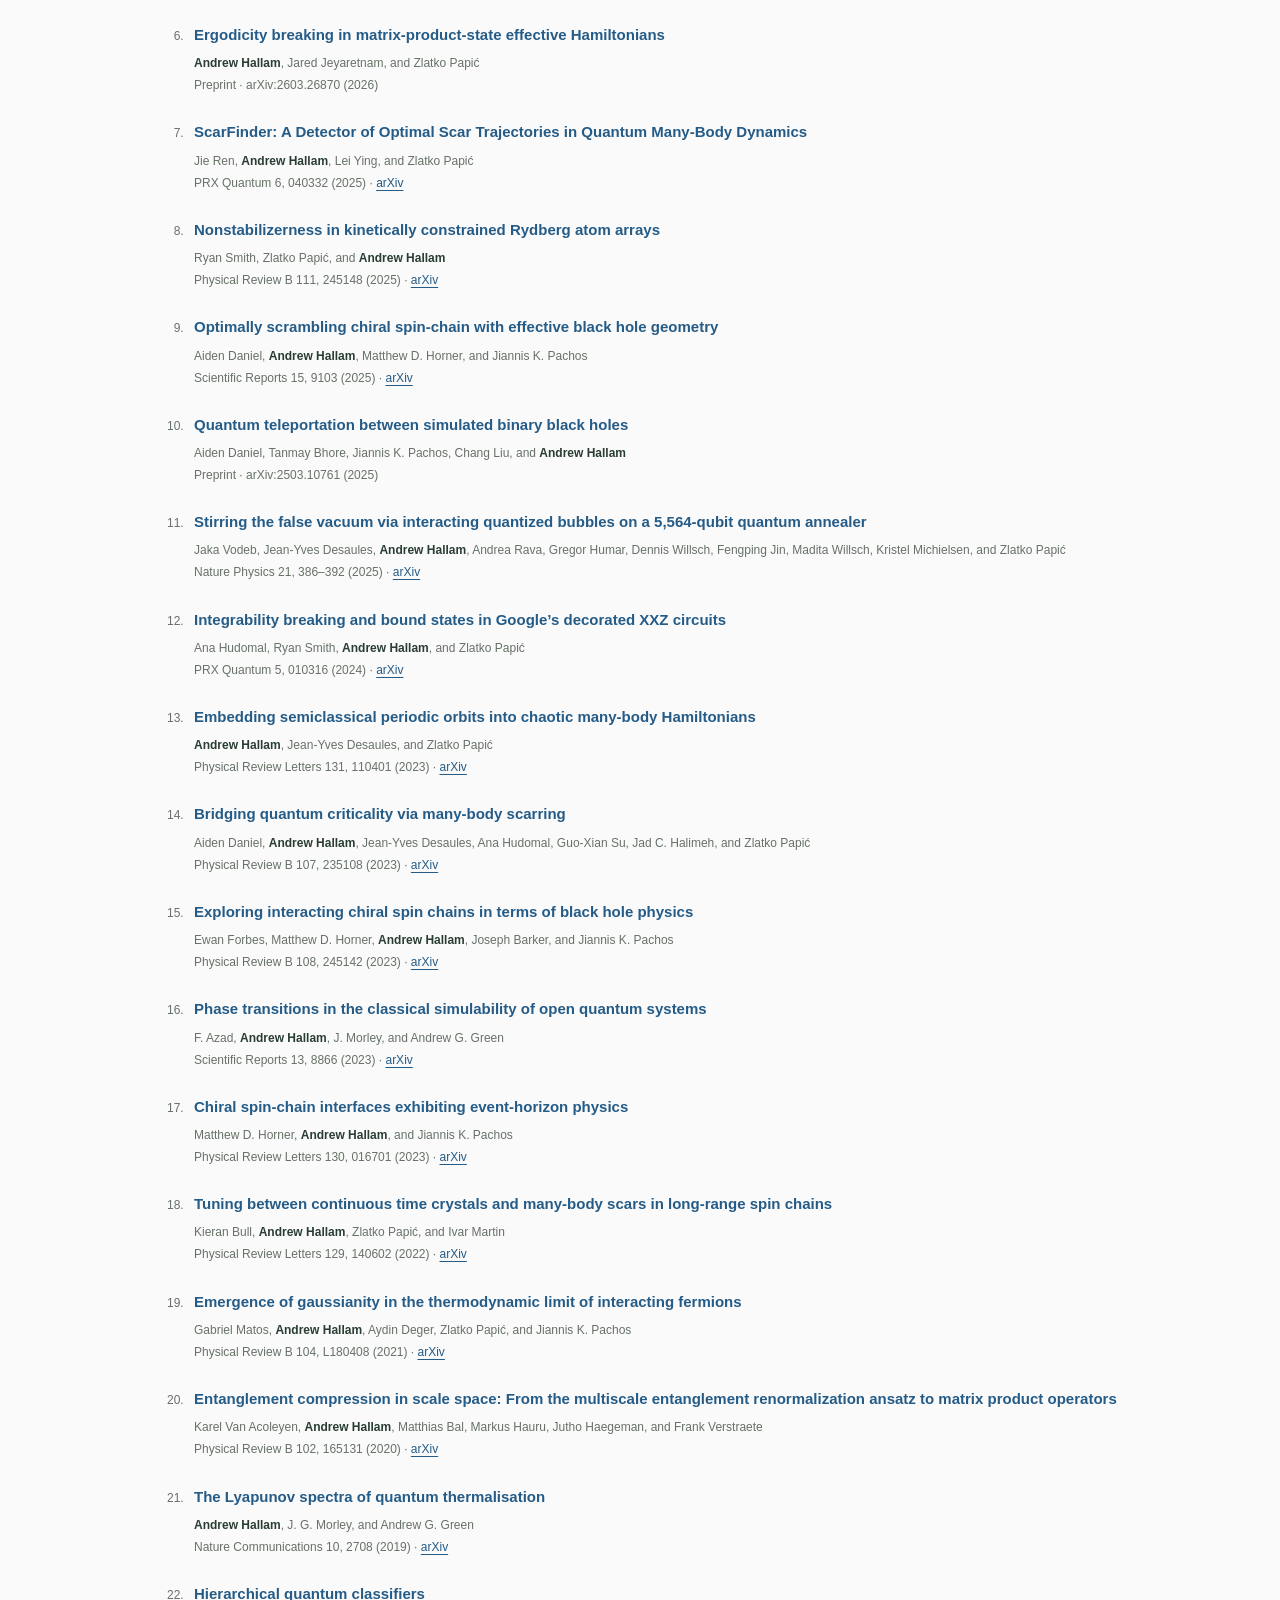
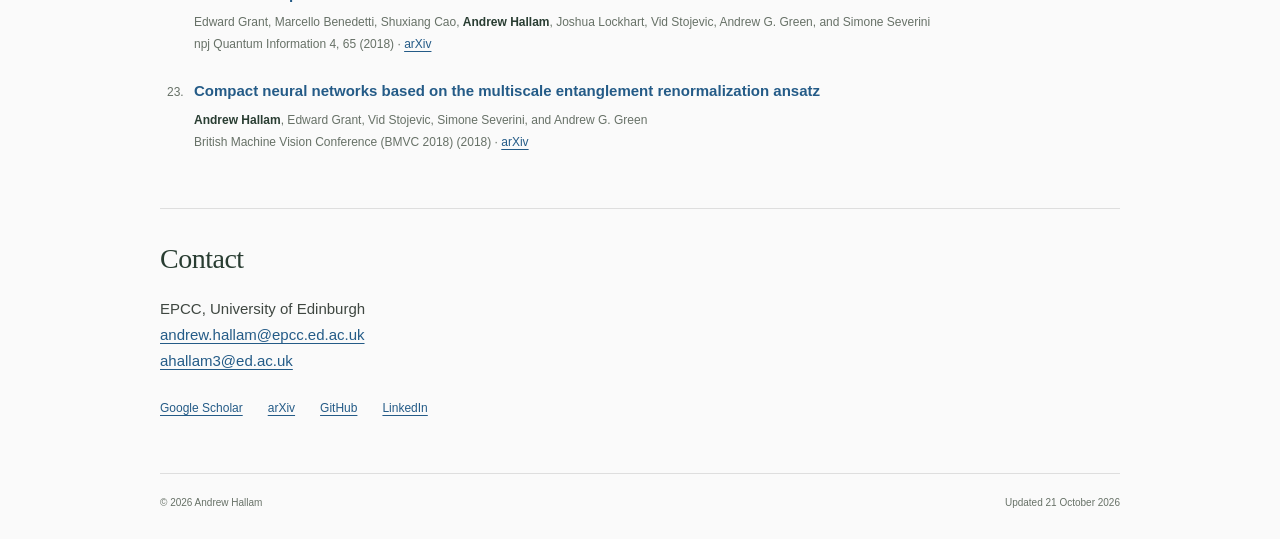
==== commit e383ea62: "Remove teaching and supervision section" ====
--- a/index.html
+++ b/index.html
@@ -57,5 +57,4 @@
     <p class="citation"><em>npj Quantum Information 4, 65</em> (2018) · <a href="https://arxiv.org/abs/1804.03680">arXiv</a></p></li><li id="compact-neural-networks-mera-2018"><a class="paper-title" href="https://bmva-archive.org.uk/bmvc/2018/contents/papers/0784.pdf">Compact neural networks based on the multiscale entanglement renormalization ansatz</a>
     <p class="authors"><strong>Andrew Hallam</strong>, Edward Grant, Vid Stojevic, Simone Severini, and Andrew G. Green</p>
     <p class="citation"><em>British Machine Vision Conference (BMVC 2018)</em> (2018) · <a href="https://arxiv.org/abs/1711.03357">arXiv</a></p></li></ol></section>
-<section id="teaching"><h2>Teaching &amp; supervision</h2><p>Taught parts of PHYS3003: Advanced Techniques in Theoretical Physics and PHYS5017M: Quantum Many-Body Physics at the University of Leeds.</p><p>Supervised year-long Master’s research projects at Ghent University and the University of Leeds, and co-supervised PhD students at Leeds.</p><p>Received the University of Leeds Mentorship Award for Engineering and Physical Sciences in 2025.</p><p>I have also organised quantum theory and non-equilibrium seminars, helped organise academic conferences, and contributed to the University of Leeds Reach for Excellence programme.</p></section>
 <section id="contact"><h2>Contact</h2><p>EPCC, University of Edinburgh<br><a href="mailto:andrew.hallam@epcc.ed.ac.uk">andrew.hallam@epcc.ed.ac.uk</a><br><a href="mailto:ahallam3@ed.ac.uk">ahallam3@ed.ac.uk</a></p><p class="profile-links"><a href="https://scholar.google.co.uk/citations?user=1GuZeDkAAAAJ&amp;hl=en">Google Scholar</a><a href="https://arxiv.org/search/quant-ph?query=Hallam%2C+A&amp;searchtype=author">arXiv</a><a href="https://github.com/AndrewJHallam">GitHub</a><a href="https://www.linkedin.com/in/andrew-hallam-185717383/">LinkedIn</a></p></section></main><footer>© 2026 Andrew Hallam <span>Updated 21 October 2026</span></footer></div></body></html>
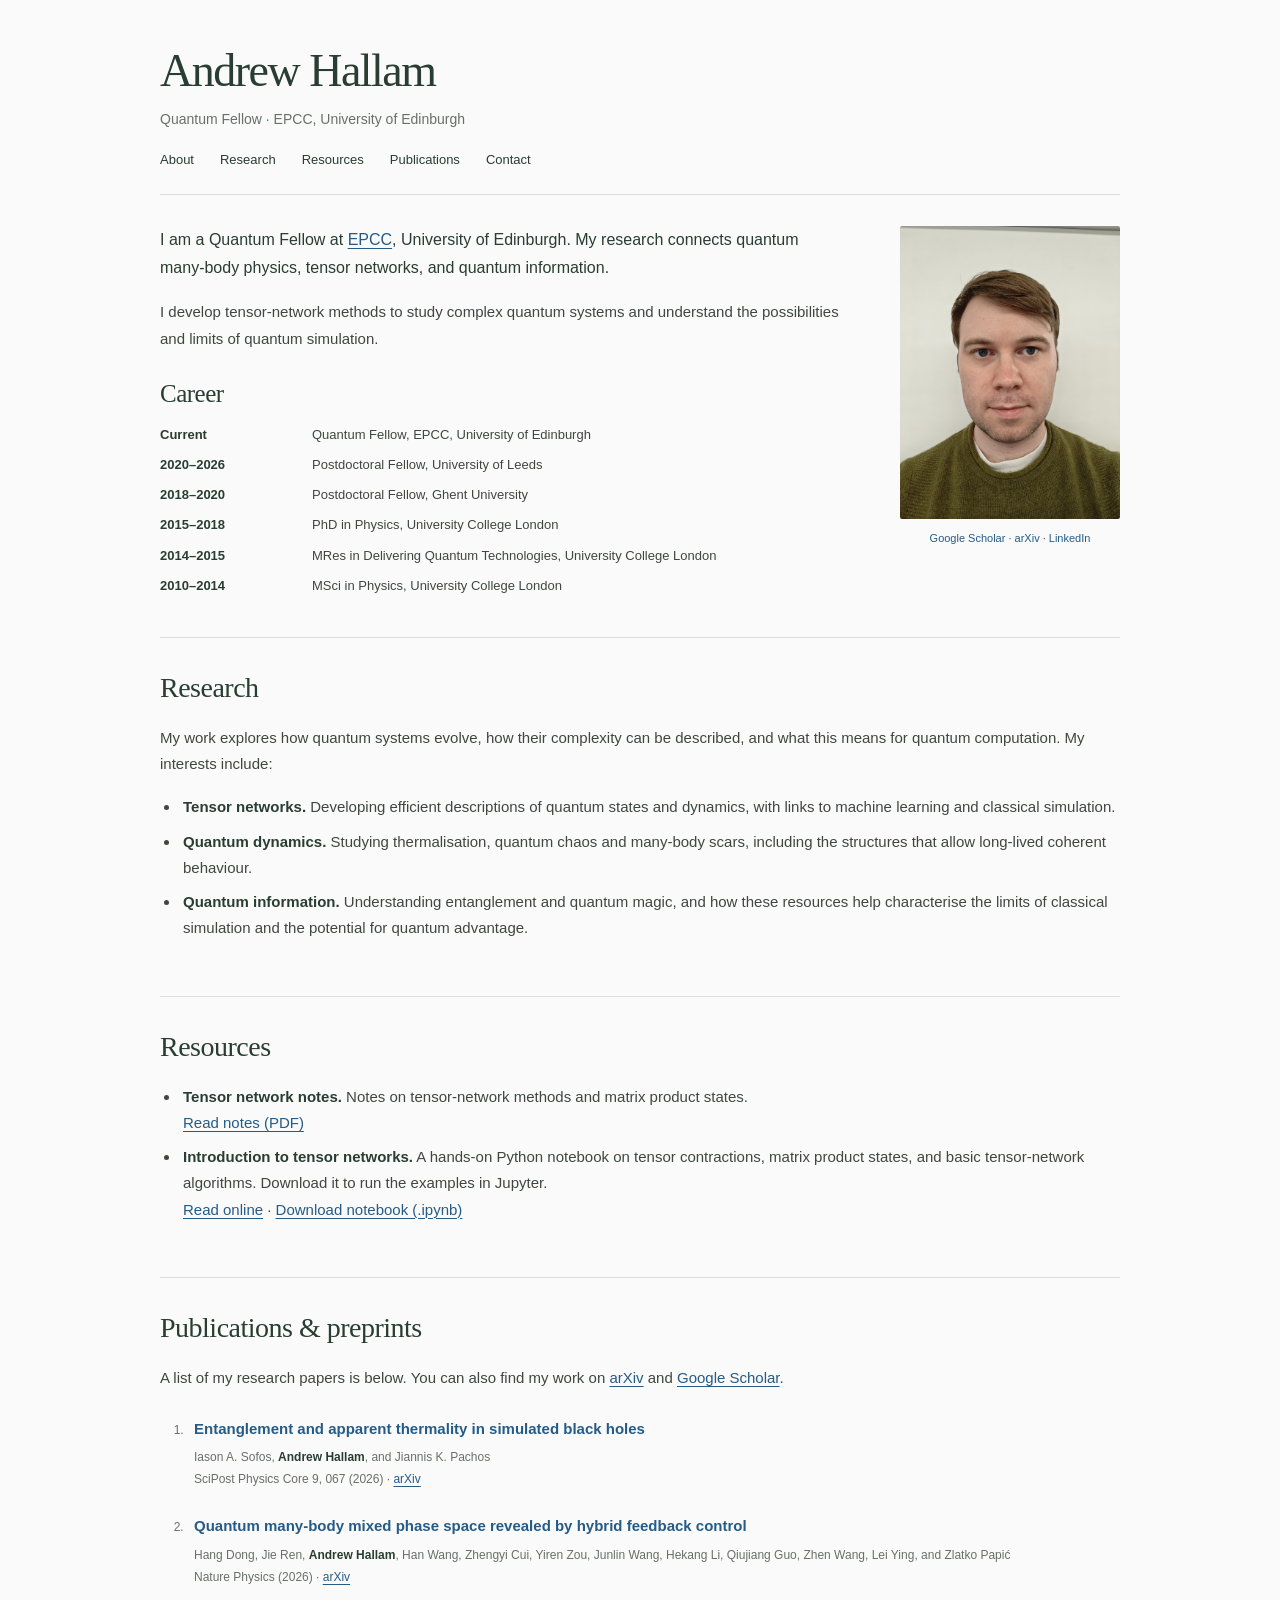
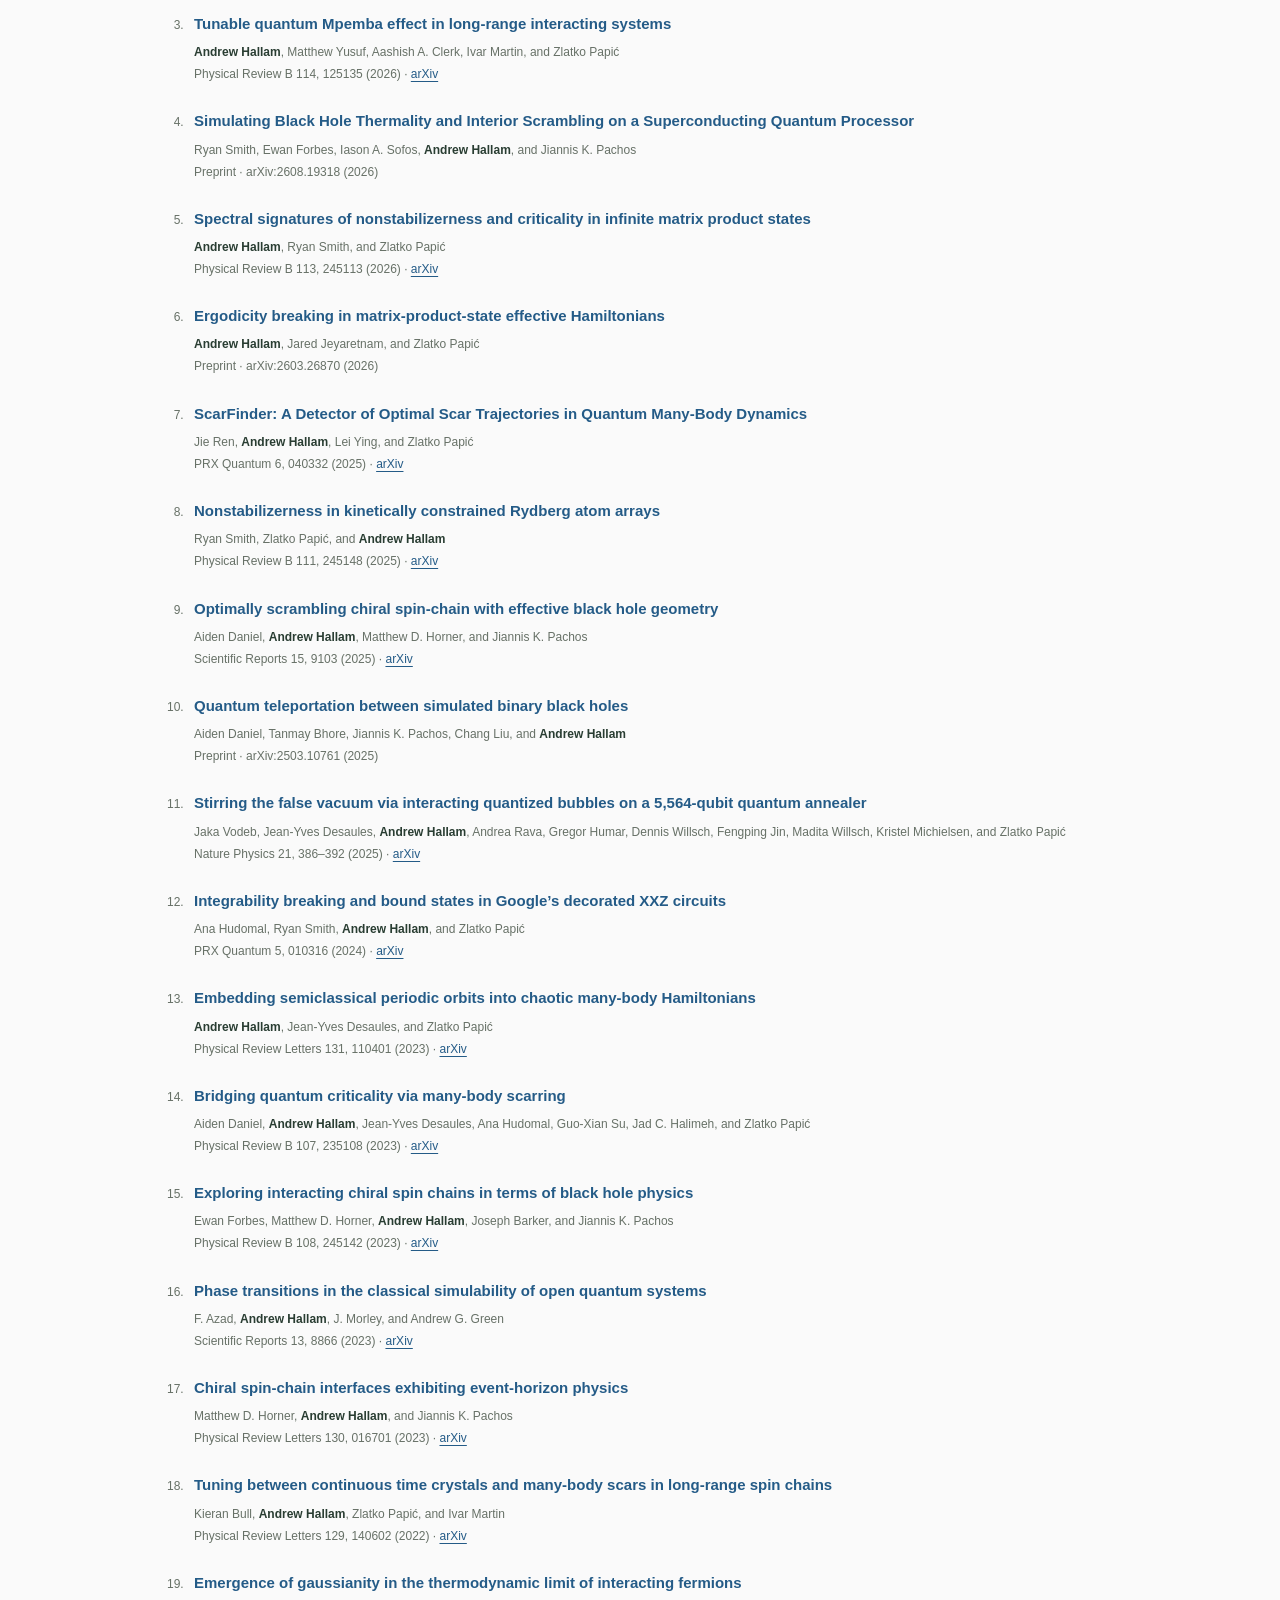
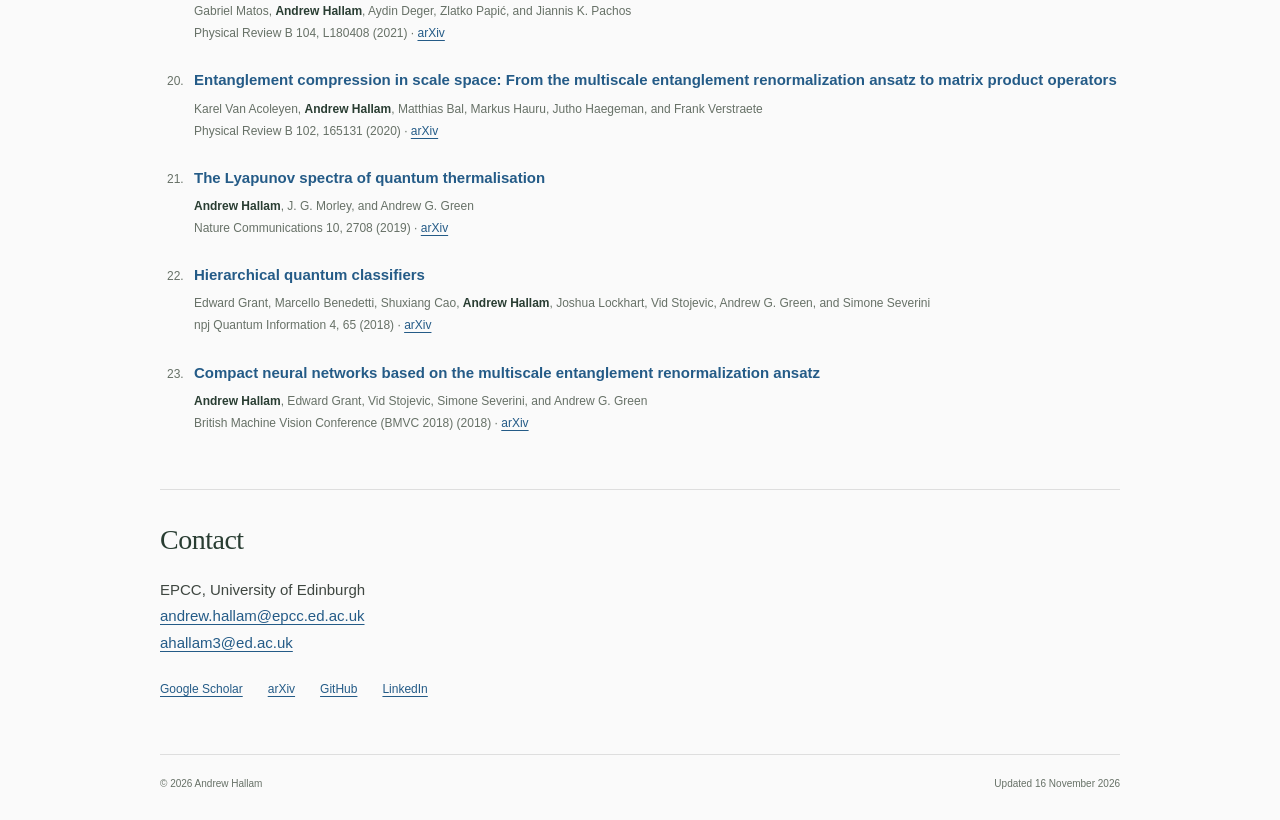
==== commit ffe38a5a: "Add tensor network notes and notebook resources" ====
--- a/index.html
+++ b/index.html
@@ -6,10 +6,11 @@
 <meta property="og:type" content="website"><meta property="og:title" content="Andrew Hallam | Quantum Fellow"><meta property="og:description" content="Tensor networks, quantum many-body dynamics, and quantum information. EPCC, University of Edinburgh."><meta property="og:image" content="https://andrewjhallam.github.io/andrew-hallam.jpg">
 <link rel="icon" href="favicon.svg" type="image/svg+xml"><link rel="stylesheet" href="styles.css?v=20261021d">
 <script type="application/ld+json">{"@context": "https://schema.org", "@type": "Person", "name": "Andrew Hallam", "jobTitle": "Quantum Fellow", "url": "https://andrewjhallam.github.io", "image": "https://andrewjhallam.github.io/andrew-hallam.jpg", "worksFor": {"@type": "Organization", "name": "EPCC, University of Edinburgh"}, "sameAs": ["https://scholar.google.co.uk/citations?user=1GuZeDkAAAAJ&hl=en", "https://arxiv.org/search/quant-ph?query=Hallam%2C+A&searchtype=author", "https://www.linkedin.com/in/andrew-hallam-185717383/", "https://github.com/AndrewJHallam"]}</script></head><body><a class="skip-link" href="#main">Skip to content</a>
-<div class="page"><header class="site-header"><h1><a href="index.html">Andrew Hallam</a></h1><p class="subtitle">Quantum Fellow · EPCC, University of Edinburgh</p><nav aria-label="Main navigation"><a href="index.html#about">About</a><a href="index.html#research">Research</a><a href="index.html#publications">Publications</a><a href="index.html#contact">Contact</a></nav></header>
+<div class="page"><header class="site-header"><h1><a href="index.html">Andrew Hallam</a></h1><p class="subtitle">Quantum Fellow · EPCC, University of Edinburgh</p><nav aria-label="Main navigation"><a href="index.html#about">About</a><a href="index.html#research">Research</a><a href="index.html#resources">Resources</a><a href="index.html#publications">Publications</a><a href="index.html#contact">Contact</a></nav></header>
 <main id="main">
 <section id="about" class="about"><div class="about-copy"><p class="intro">I am a Quantum Fellow at <a href="https://www.epcc.ed.ac.uk/">EPCC</a>, University of Edinburgh. My research connects quantum many-body physics, tensor networks, and quantum information.</p><p>I develop tensor-network methods to study complex quantum systems and understand the possibilities and limits of quantum simulation.</p><h2>Career</h2><ul class="career"><li><span class="career-date">Current</span><span>Quantum Fellow, EPCC, University of Edinburgh</span></li><li><span class="career-date">2020–2026</span><span>Postdoctoral Fellow, University of Leeds</span></li><li><span class="career-date">2018–2020</span><span>Postdoctoral Fellow, Ghent University</span></li><li><span class="career-date">2015–2018</span><span>PhD in Physics, University College London</span></li><li><span class="career-date">2014–2015</span><span>MRes in Delivering Quantum Technologies, University College London</span></li><li><span class="career-date">2010–2014</span><span>MSci in Physics, University College London</span></li></ul></div><figure class="portrait"><img src="andrew-hallam.jpg" alt="Andrew Hallam" width="1200" height="1597" fetchpriority="high"><figcaption><a href="https://scholar.google.co.uk/citations?user=1GuZeDkAAAAJ&amp;hl=en">Google Scholar</a><span aria-hidden="true"> · </span><a href="https://arxiv.org/search/quant-ph?query=Hallam%2C+A&amp;searchtype=author">arXiv</a><span aria-hidden="true"> · </span><a href="https://www.linkedin.com/in/andrew-hallam-185717383/">LinkedIn</a></figcaption></figure></section>
 <section id="research"><h2>Research</h2><p>My work explores how quantum systems evolve, how their complexity can be described, and what this means for quantum computation. My interests include:</p><ul class="research-list"><li><strong>Tensor networks.</strong> Developing efficient descriptions of quantum states and dynamics, with links to machine learning and classical simulation.</li><li><strong>Quantum dynamics.</strong> Studying thermalisation, quantum chaos and many-body scars, including the structures that allow long-lived coherent behaviour.</li><li><strong>Quantum information.</strong> Understanding entanglement and quantum magic, and how these resources help characterise the limits of classical simulation and the potential for quantum advantage.</li></ul></section>
+<section id="resources"><h2>Resources</h2><ul class="research-list"><li><strong>Tensor network notes.</strong> Notes on tensor-network methods and matrix product states.<br><a href="tensor-network-methods.pdf">Read notes (PDF)</a></li><li><strong>Introduction to tensor networks.</strong> A hands-on Python notebook on tensor contractions, matrix product states, and basic tensor-network algorithms. Download it to run the examples in Jupyter.<br><a href="tensor-networks-notebook.html">Read online</a> · <a href="tensor-networks-notebook.ipynb" download>Download notebook (.ipynb)</a></li></ul></section>
 <section id="publications"><h2>Publications &amp; preprints</h2><p>A list of my research papers is below. You can also find my work on <a href="https://arxiv.org/search/quant-ph?query=Hallam%2C+A&amp;searchtype=author">arXiv</a> and <a href="https://scholar.google.co.uk/citations?user=1GuZeDkAAAAJ&amp;hl=en">Google Scholar</a>.</p><ol class="publications"><li id="entanglement-apparent-thermality-black-holes"><a class="paper-title" href="https://doi.org/10.21468/SciPostPhysCore.9.4.067">Entanglement and apparent thermality in simulated black holes</a>
     <p class="authors">Iason A. Sofos, <strong>Andrew Hallam</strong>, and Jiannis K. Pachos</p>
     <p class="citation"><em>SciPost Physics Core 9, 067</em> (2026) · <a href="https://arxiv.org/abs/2509.22774">arXiv</a></p></li><li id="quantum-many-body-mixed-phase-space"><a class="paper-title" href="https://doi.org/10.1038/s41567-026-03431-z">Quantum many-body mixed phase space revealed by hybrid feedback control</a>
@@ -57,4 +58,4 @@
     <p class="citation"><em>npj Quantum Information 4, 65</em> (2018) · <a href="https://arxiv.org/abs/1804.03680">arXiv</a></p></li><li id="compact-neural-networks-mera-2018"><a class="paper-title" href="https://bmva-archive.org.uk/bmvc/2018/contents/papers/0784.pdf">Compact neural networks based on the multiscale entanglement renormalization ansatz</a>
     <p class="authors"><strong>Andrew Hallam</strong>, Edward Grant, Vid Stojevic, Simone Severini, and Andrew G. Green</p>
     <p class="citation"><em>British Machine Vision Conference (BMVC 2018)</em> (2018) · <a href="https://arxiv.org/abs/1711.03357">arXiv</a></p></li></ol></section>
-<section id="contact"><h2>Contact</h2><p>EPCC, University of Edinburgh<br><a href="mailto:andrew.hallam@epcc.ed.ac.uk">andrew.hallam@epcc.ed.ac.uk</a><br><a href="mailto:ahallam3@ed.ac.uk">ahallam3@ed.ac.uk</a></p><p class="profile-links"><a href="https://scholar.google.co.uk/citations?user=1GuZeDkAAAAJ&amp;hl=en">Google Scholar</a><a href="https://arxiv.org/search/quant-ph?query=Hallam%2C+A&amp;searchtype=author">arXiv</a><a href="https://github.com/AndrewJHallam">GitHub</a><a href="https://www.linkedin.com/in/andrew-hallam-185717383/">LinkedIn</a></p></section></main><footer>© 2026 Andrew Hallam <span>Updated 21 October 2026</span></footer></div></body></html>+<section id="contact"><h2>Contact</h2><p>EPCC, University of Edinburgh<br><a href="mailto:andrew.hallam@epcc.ed.ac.uk">andrew.hallam@epcc.ed.ac.uk</a><br><a href="mailto:ahallam3@ed.ac.uk">ahallam3@ed.ac.uk</a></p><p class="profile-links"><a href="https://scholar.google.co.uk/citations?user=1GuZeDkAAAAJ&amp;hl=en">Google Scholar</a><a href="https://arxiv.org/search/quant-ph?query=Hallam%2C+A&amp;searchtype=author">arXiv</a><a href="https://github.com/AndrewJHallam">GitHub</a><a href="https://www.linkedin.com/in/andrew-hallam-185717383/">LinkedIn</a></p></section></main><footer>© 2026 Andrew Hallam <span>Updated 16 November 2026</span></footer></div></body></html>
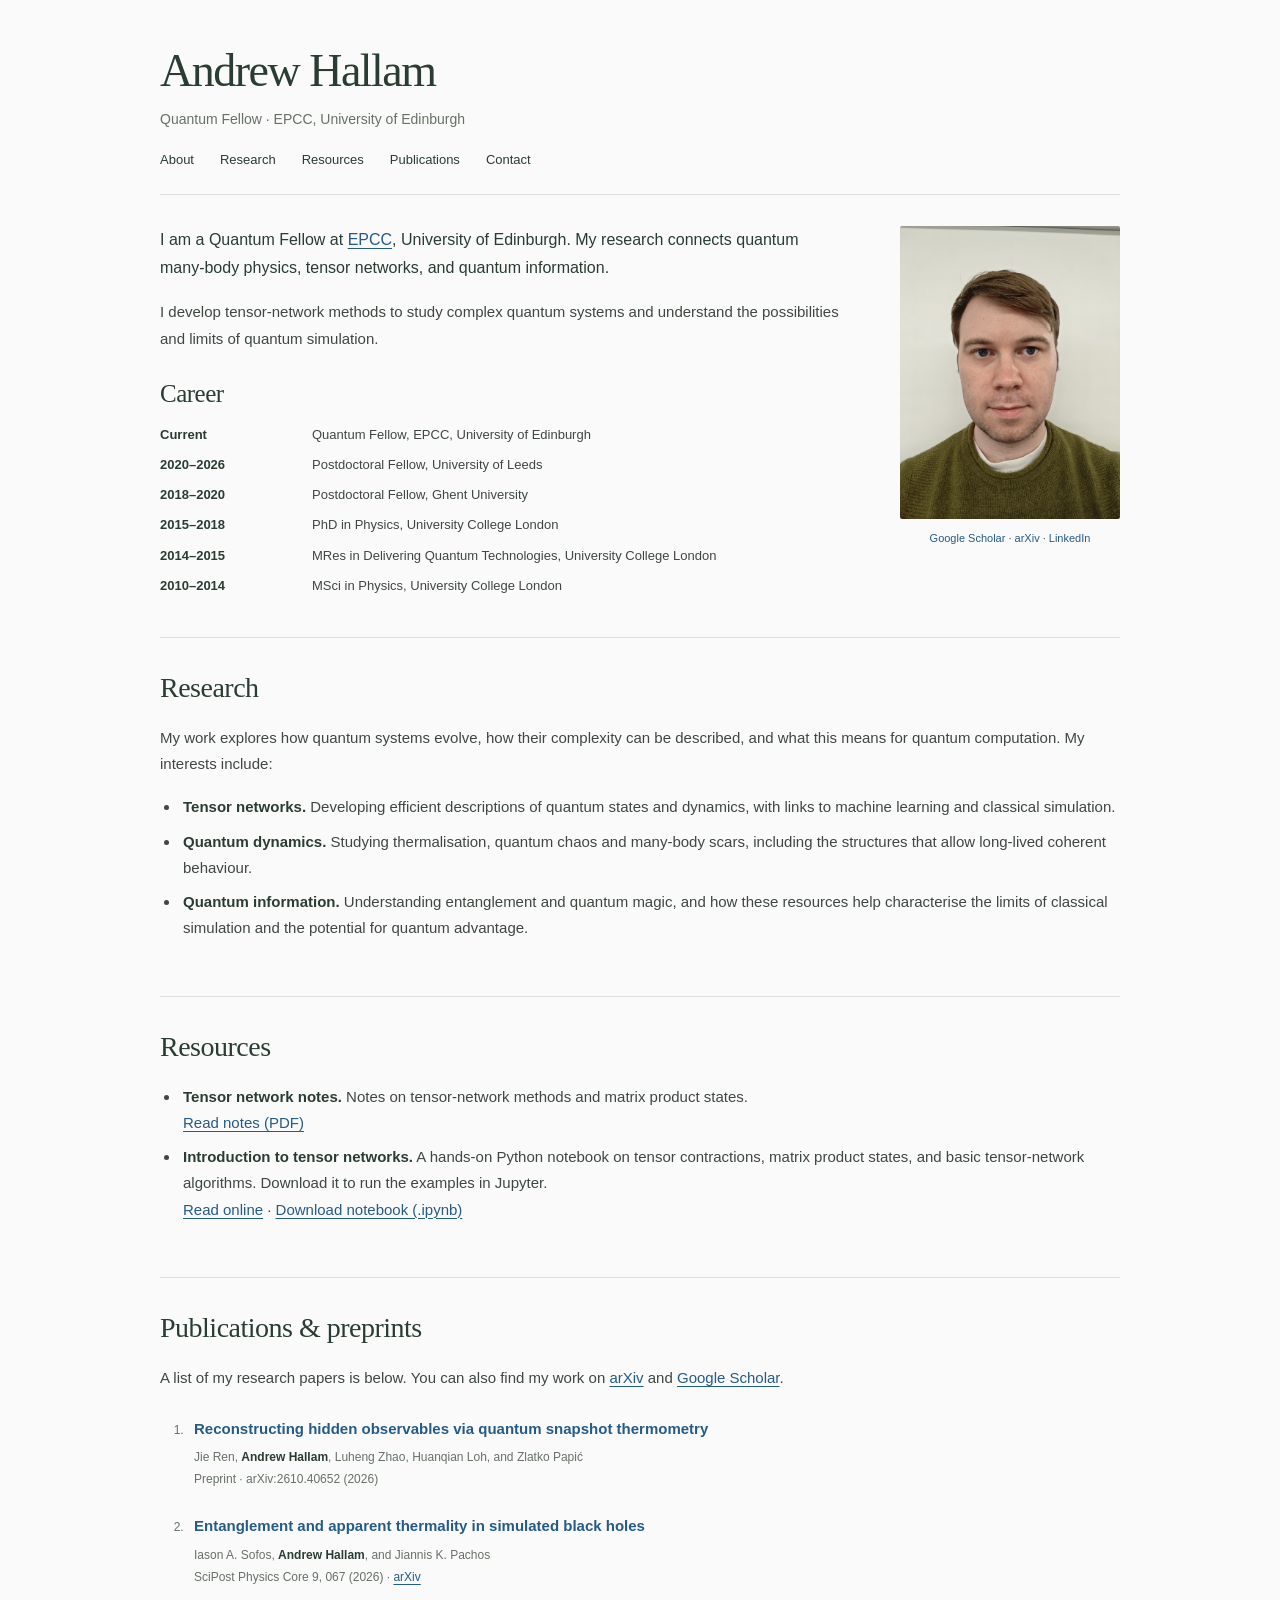
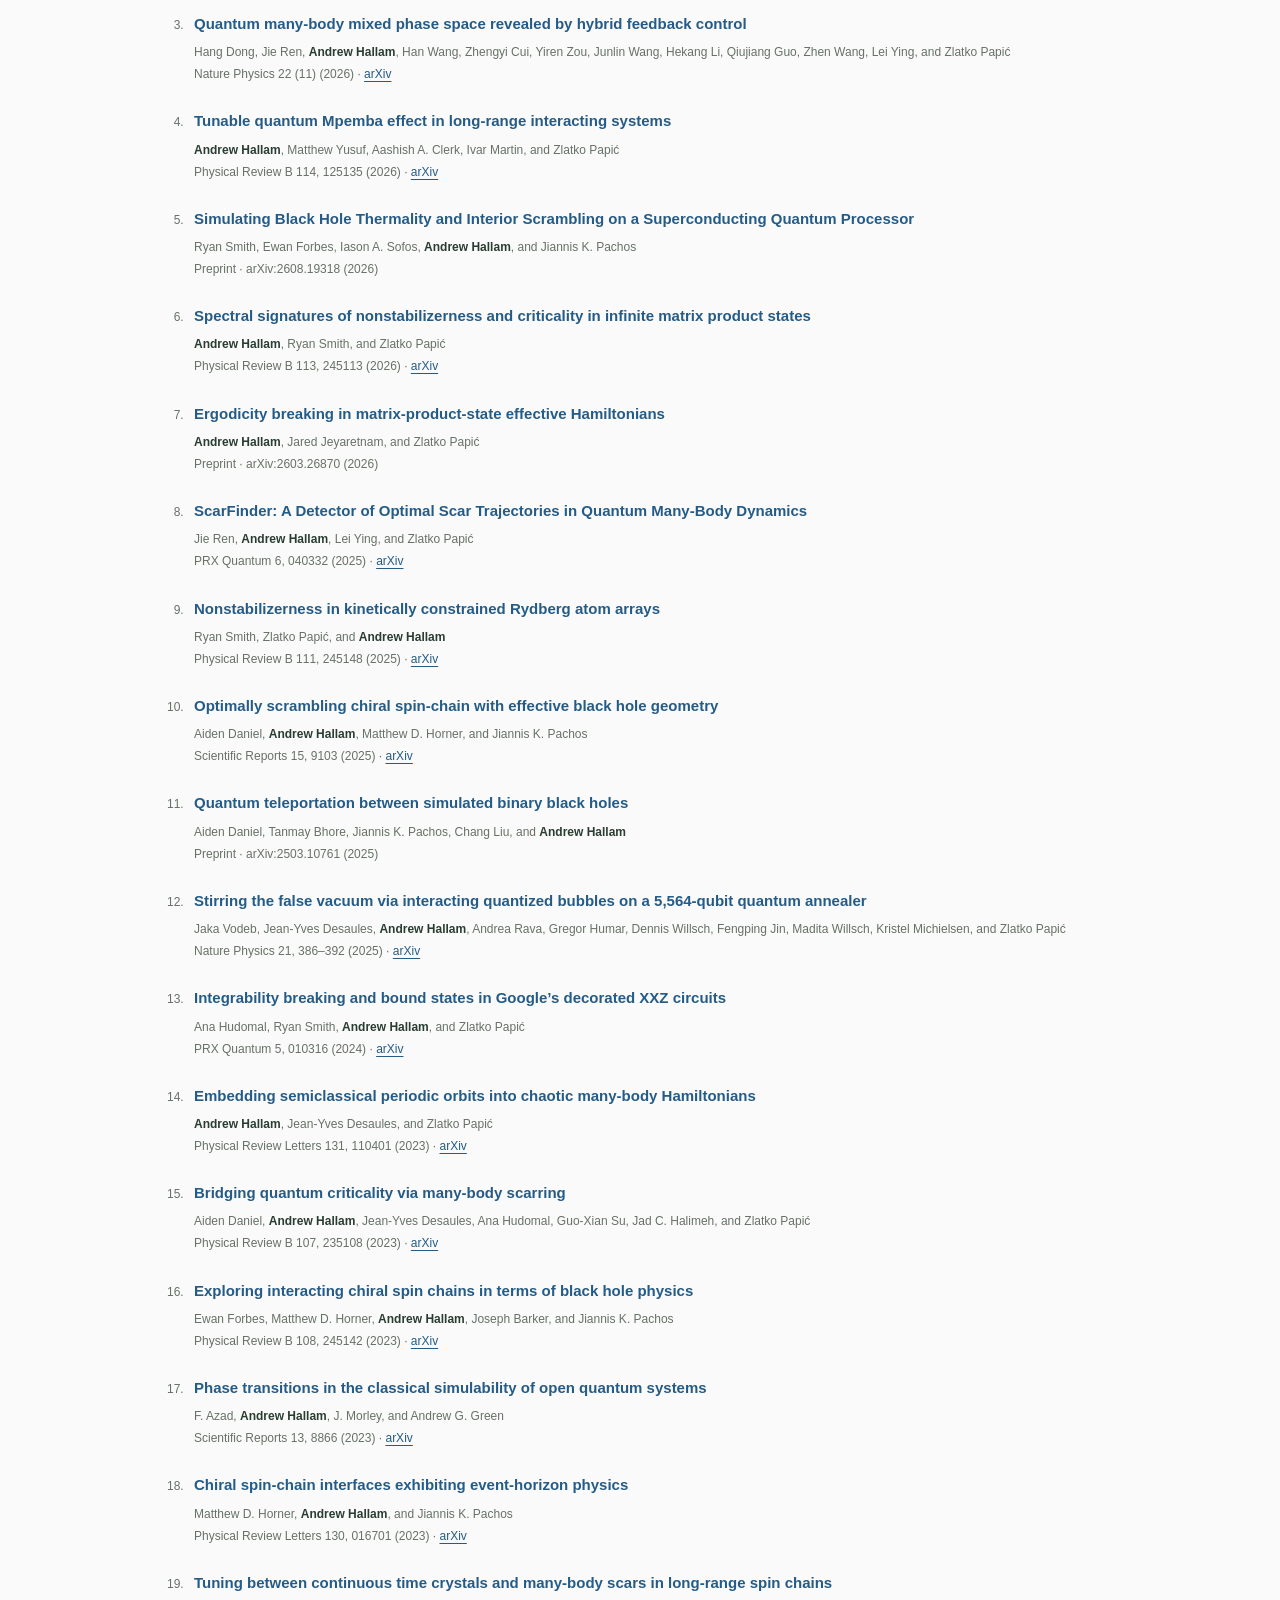
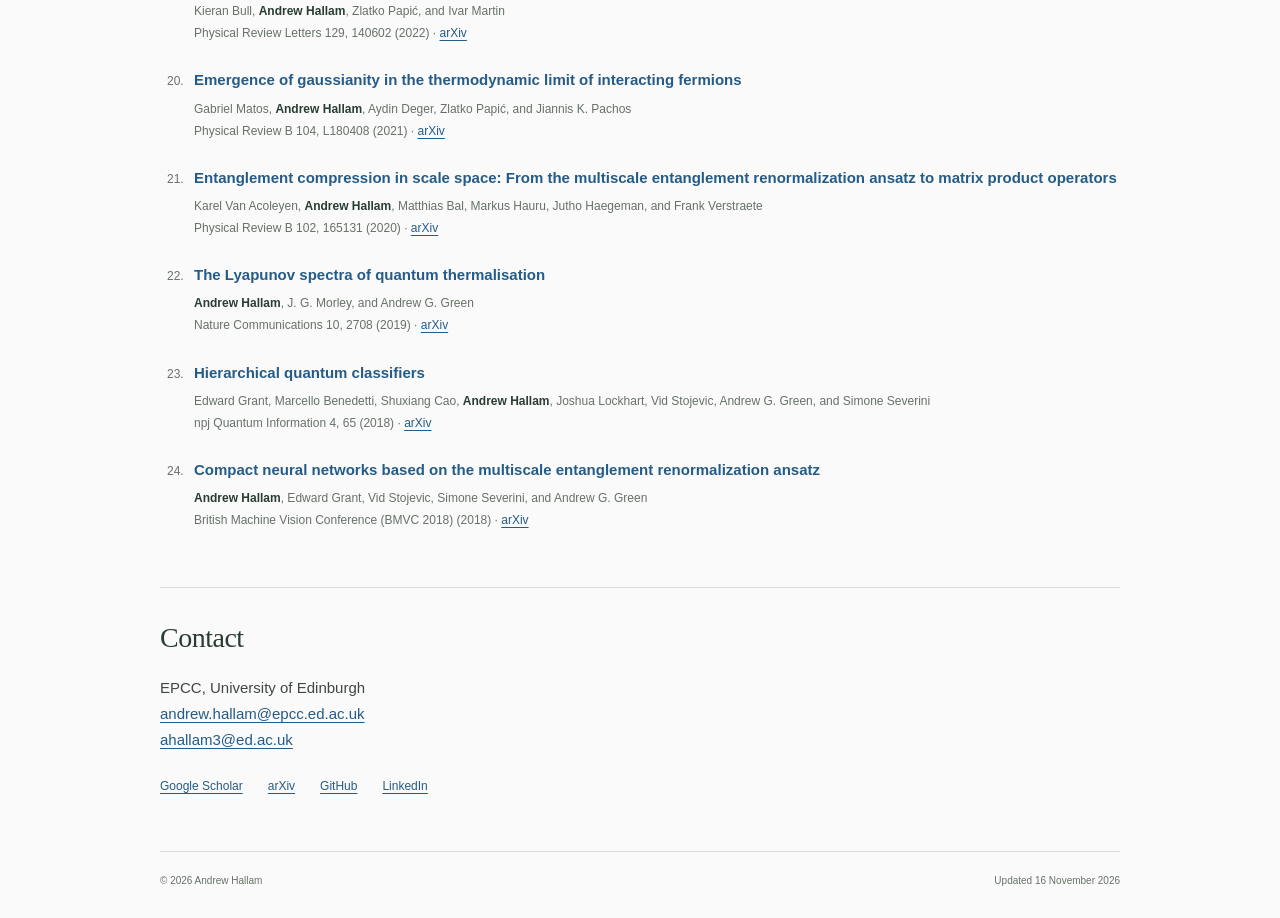
==== commit d17b04d5: "Update publications with quantum snapshot thermometry preprint Add arXiv:2610.40652 and update the N" ====
--- a/index.html
+++ b/index.html
@@ -11,11 +11,13 @@
 <section id="about" class="about"><div class="about-copy"><p class="intro">I am a Quantum Fellow at <a href="https://www.epcc.ed.ac.uk/">EPCC</a>, University of Edinburgh. My research connects quantum many-body physics, tensor networks, and quantum information.</p><p>I develop tensor-network methods to study complex quantum systems and understand the possibilities and limits of quantum simulation.</p><h2>Career</h2><ul class="career"><li><span class="career-date">Current</span><span>Quantum Fellow, EPCC, University of Edinburgh</span></li><li><span class="career-date">2020–2026</span><span>Postdoctoral Fellow, University of Leeds</span></li><li><span class="career-date">2018–2020</span><span>Postdoctoral Fellow, Ghent University</span></li><li><span class="career-date">2015–2018</span><span>PhD in Physics, University College London</span></li><li><span class="career-date">2014–2015</span><span>MRes in Delivering Quantum Technologies, University College London</span></li><li><span class="career-date">2010–2014</span><span>MSci in Physics, University College London</span></li></ul></div><figure class="portrait"><img src="andrew-hallam.jpg" alt="Andrew Hallam" width="1200" height="1597" fetchpriority="high"><figcaption><a href="https://scholar.google.co.uk/citations?user=1GuZeDkAAAAJ&amp;hl=en">Google Scholar</a><span aria-hidden="true"> · </span><a href="https://arxiv.org/search/quant-ph?query=Hallam%2C+A&amp;searchtype=author">arXiv</a><span aria-hidden="true"> · </span><a href="https://www.linkedin.com/in/andrew-hallam-185717383/">LinkedIn</a></figcaption></figure></section>
 <section id="research"><h2>Research</h2><p>My work explores how quantum systems evolve, how their complexity can be described, and what this means for quantum computation. My interests include:</p><ul class="research-list"><li><strong>Tensor networks.</strong> Developing efficient descriptions of quantum states and dynamics, with links to machine learning and classical simulation.</li><li><strong>Quantum dynamics.</strong> Studying thermalisation, quantum chaos and many-body scars, including the structures that allow long-lived coherent behaviour.</li><li><strong>Quantum information.</strong> Understanding entanglement and quantum magic, and how these resources help characterise the limits of classical simulation and the potential for quantum advantage.</li></ul></section>
 <section id="resources"><h2>Resources</h2><ul class="research-list"><li><strong>Tensor network notes.</strong> Notes on tensor-network methods and matrix product states.<br><a href="tensor-network-methods.pdf">Read notes (PDF)</a></li><li><strong>Introduction to tensor networks.</strong> A hands-on Python notebook on tensor contractions, matrix product states, and basic tensor-network algorithms. Download it to run the examples in Jupyter.<br><a href="tensor-networks-notebook.html">Read online</a> · <a href="tensor-networks-notebook.ipynb" download>Download notebook (.ipynb)</a></li></ul></section>
-<section id="publications"><h2>Publications &amp; preprints</h2><p>A list of my research papers is below. You can also find my work on <a href="https://arxiv.org/search/quant-ph?query=Hallam%2C+A&amp;searchtype=author">arXiv</a> and <a href="https://scholar.google.co.uk/citations?user=1GuZeDkAAAAJ&amp;hl=en">Google Scholar</a>.</p><ol class="publications"><li id="entanglement-apparent-thermality-black-holes"><a class="paper-title" href="https://doi.org/10.21468/SciPostPhysCore.9.4.067">Entanglement and apparent thermality in simulated black holes</a>
+<section id="publications"><h2>Publications &amp; preprints</h2><p>A list of my research papers is below. You can also find my work on <a href="https://arxiv.org/search/quant-ph?query=Hallam%2C+A&amp;searchtype=author">arXiv</a> and <a href="https://scholar.google.co.uk/citations?user=1GuZeDkAAAAJ&amp;hl=en">Google Scholar</a>.</p><ol class="publications"><li id="quantum-snapshot-thermometry-2026"><a class="paper-title" href="https://arxiv.org/abs/2610.40652">Reconstructing hidden observables via quantum snapshot thermometry</a>
+    <p class="authors">Jie Ren, <strong>Andrew Hallam</strong>, Luheng Zhao, Huanqian Loh, and Zlatko Papić</p>
+    <p class="citation">Preprint · <em>arXiv:2610.40652</em> (2026)</p></li><li id="entanglement-apparent-thermality-black-holes"><a class="paper-title" href="https://doi.org/10.21468/SciPostPhysCore.9.4.067">Entanglement and apparent thermality in simulated black holes</a>
     <p class="authors">Iason A. Sofos, <strong>Andrew Hallam</strong>, and Jiannis K. Pachos</p>
     <p class="citation"><em>SciPost Physics Core 9, 067</em> (2026) · <a href="https://arxiv.org/abs/2509.22774">arXiv</a></p></li><li id="quantum-many-body-mixed-phase-space"><a class="paper-title" href="https://doi.org/10.1038/s41567-026-03431-z">Quantum many-body mixed phase space revealed by hybrid feedback control</a>
     <p class="authors">Hang Dong, Jie Ren, <strong>Andrew Hallam</strong>, Han Wang, Zhengyi Cui, Yiren Zou, Junlin Wang, Hekang Li, Qiujiang Guo, Zhen Wang, Lei Ying, and Zlatko Papić</p>
-    <p class="citation"><em>Nature Physics</em> (2026) · <a href="https://arxiv.org/abs/2607.14223">arXiv</a></p></li><li id="tunable-quantum-mpemba-effect"><a class="paper-title" href="https://doi.org/10.1103/kvth-my1s">Tunable quantum Mpemba effect in long-range interacting systems</a>
+    <p class="citation"><em>Nature Physics 22 (11)</em> (2026) · <a href="https://arxiv.org/abs/2607.14223">arXiv</a></p></li><li id="tunable-quantum-mpemba-effect"><a class="paper-title" href="https://doi.org/10.1103/kvth-my1s">Tunable quantum Mpemba effect in long-range interacting systems</a>
     <p class="authors"><strong>Andrew Hallam</strong>, Matthew Yusuf, Aashish A. Clerk, Ivar Martin, and Zlatko Papić</p>
     <p class="citation"><em>Physical Review B 114, 125135</em> (2026) · <a href="https://arxiv.org/abs/2510.12875">arXiv</a></p></li><li id="simulating-black-hole-thermality-scrambling"><a class="paper-title" href="https://arxiv.org/abs/2608.19318">Simulating Black Hole Thermality and Interior Scrambling on a Superconducting Quantum Processor</a>
     <p class="authors">Ryan Smith, Ewan Forbes, Iason A. Sofos, <strong>Andrew Hallam</strong>, and Jiannis K. Pachos</p>
